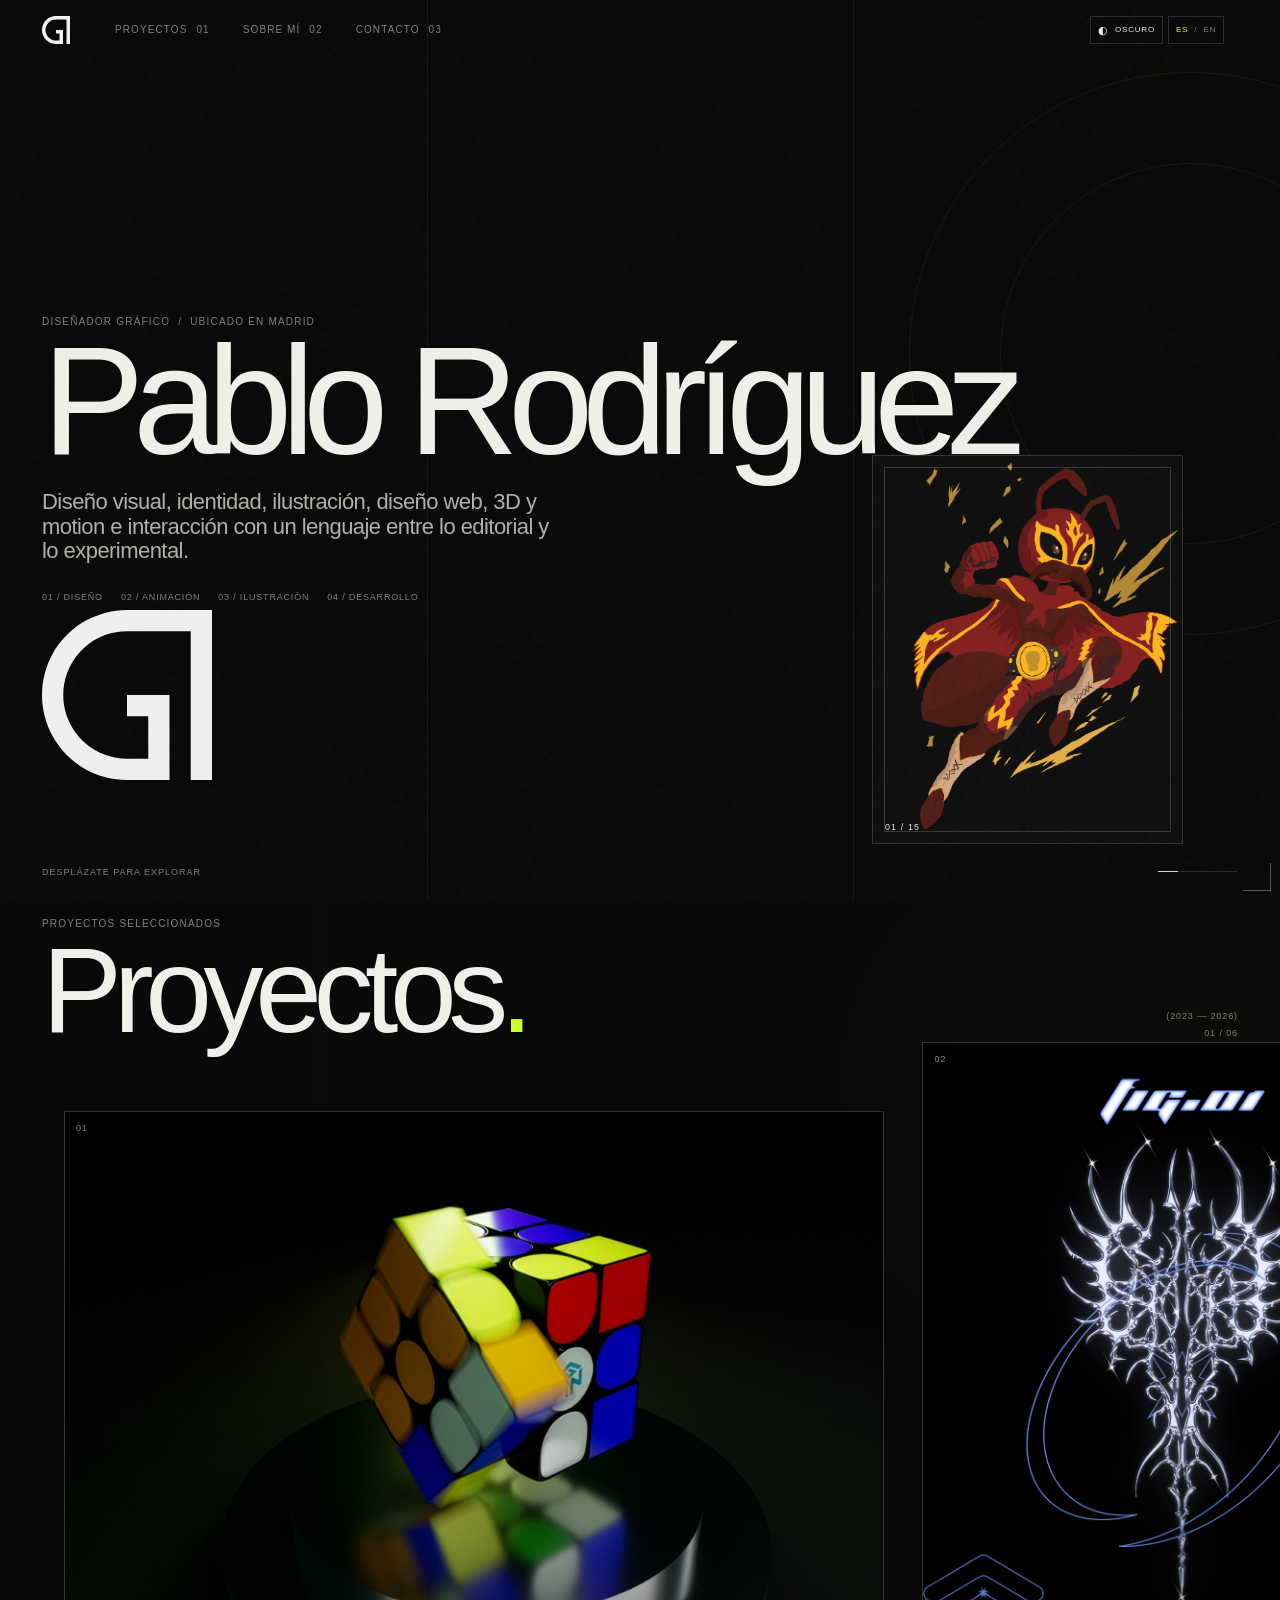
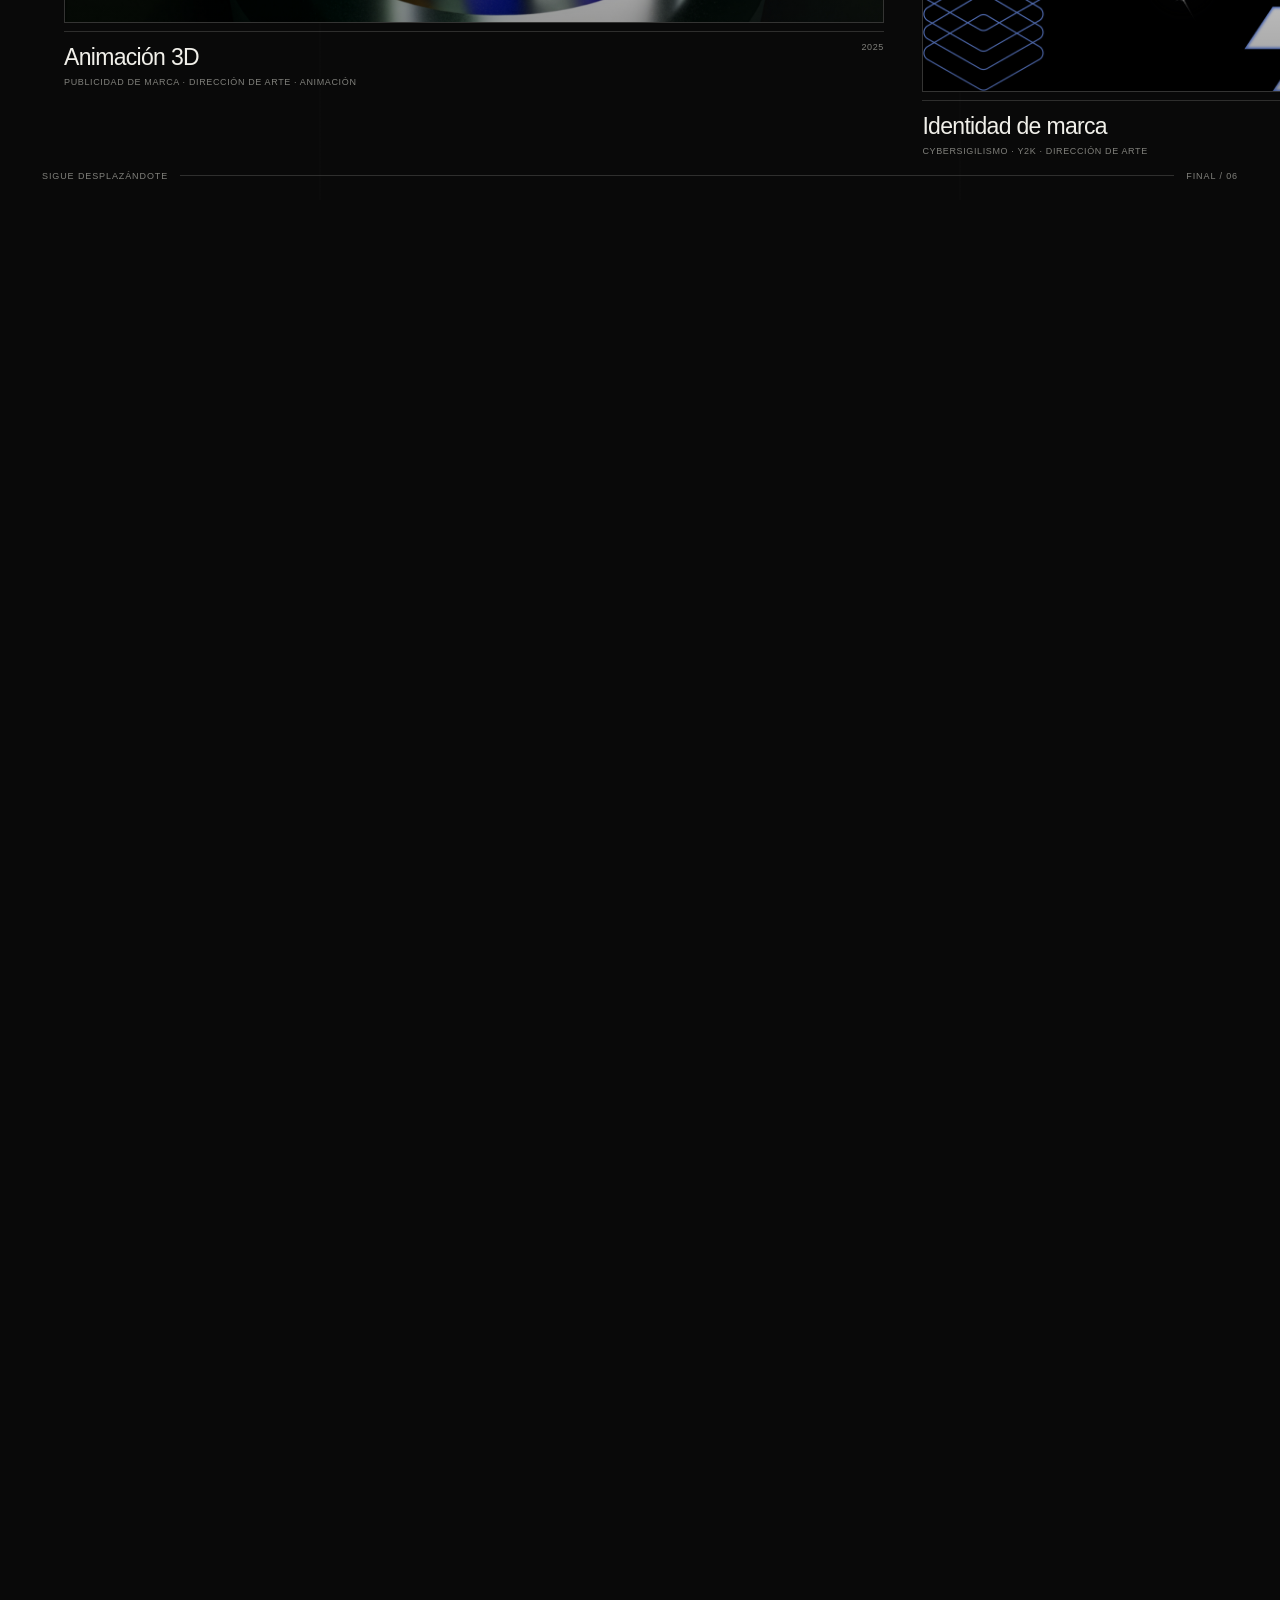
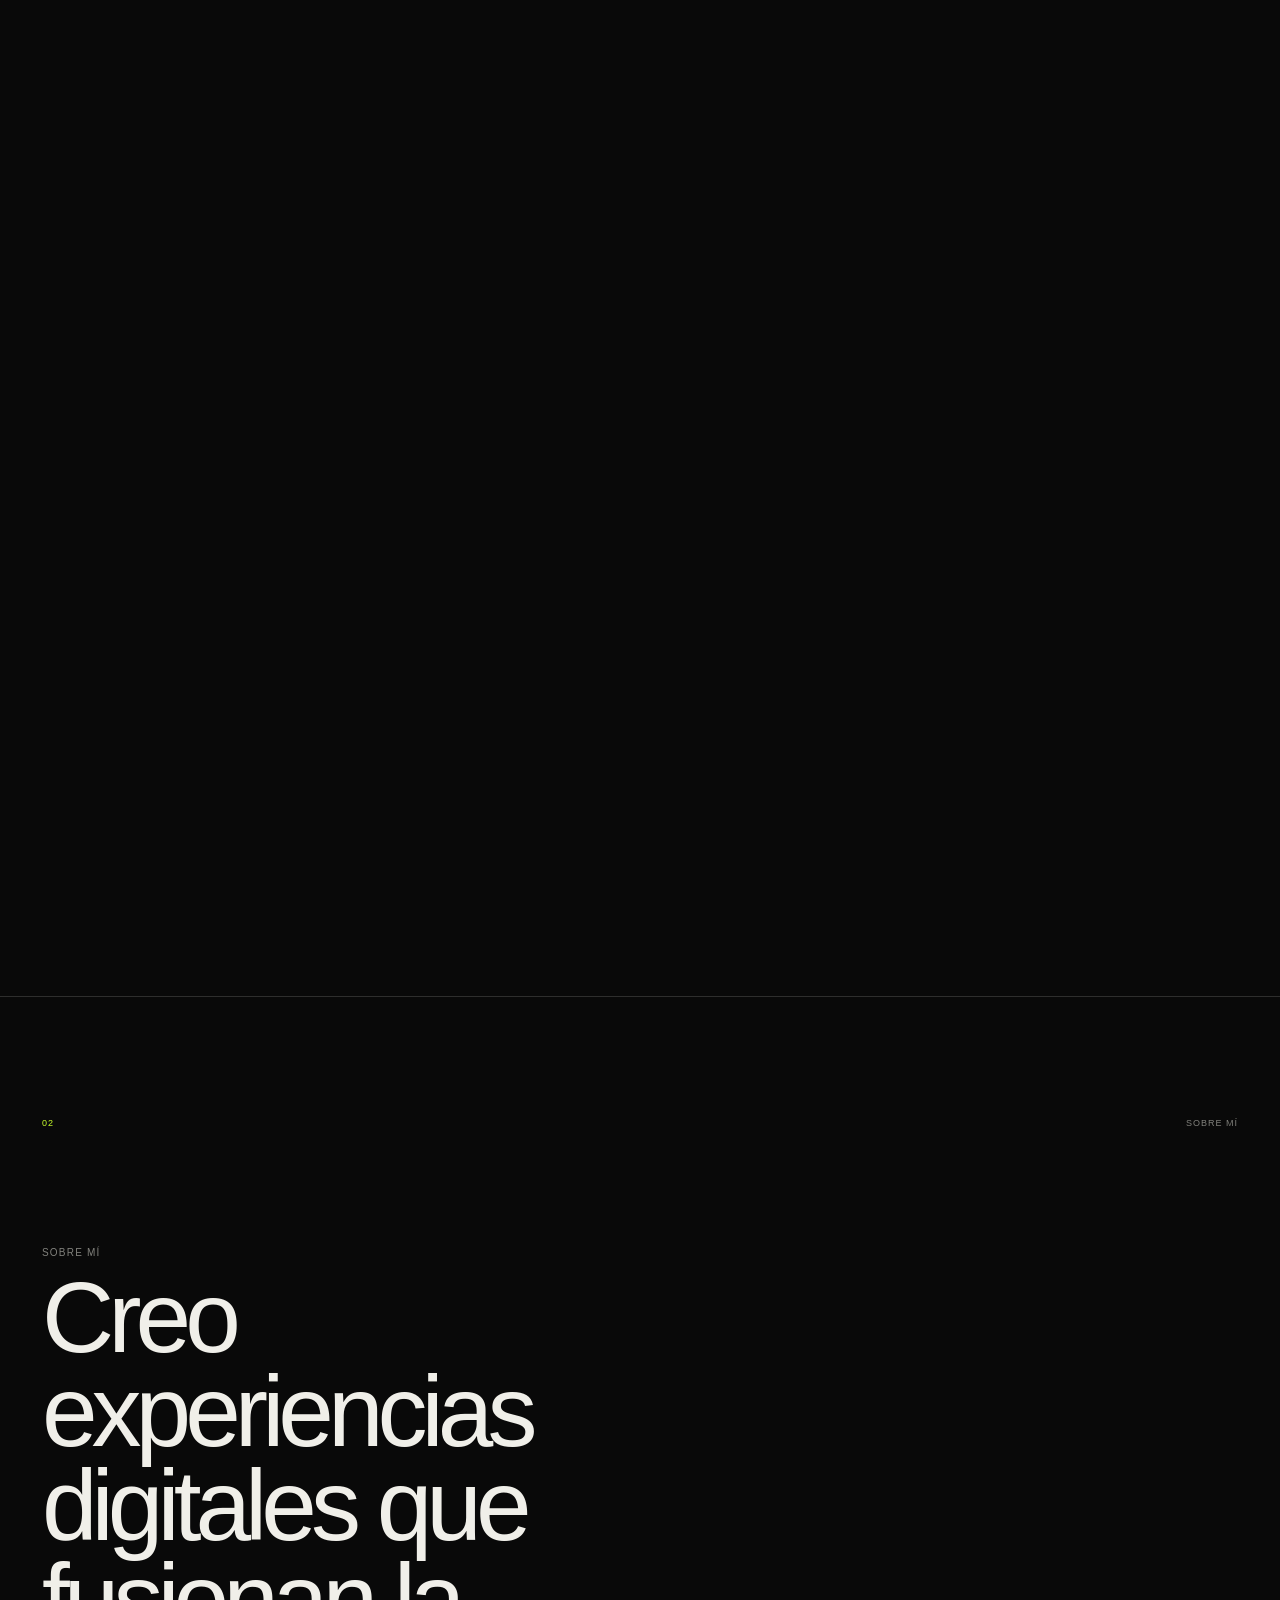
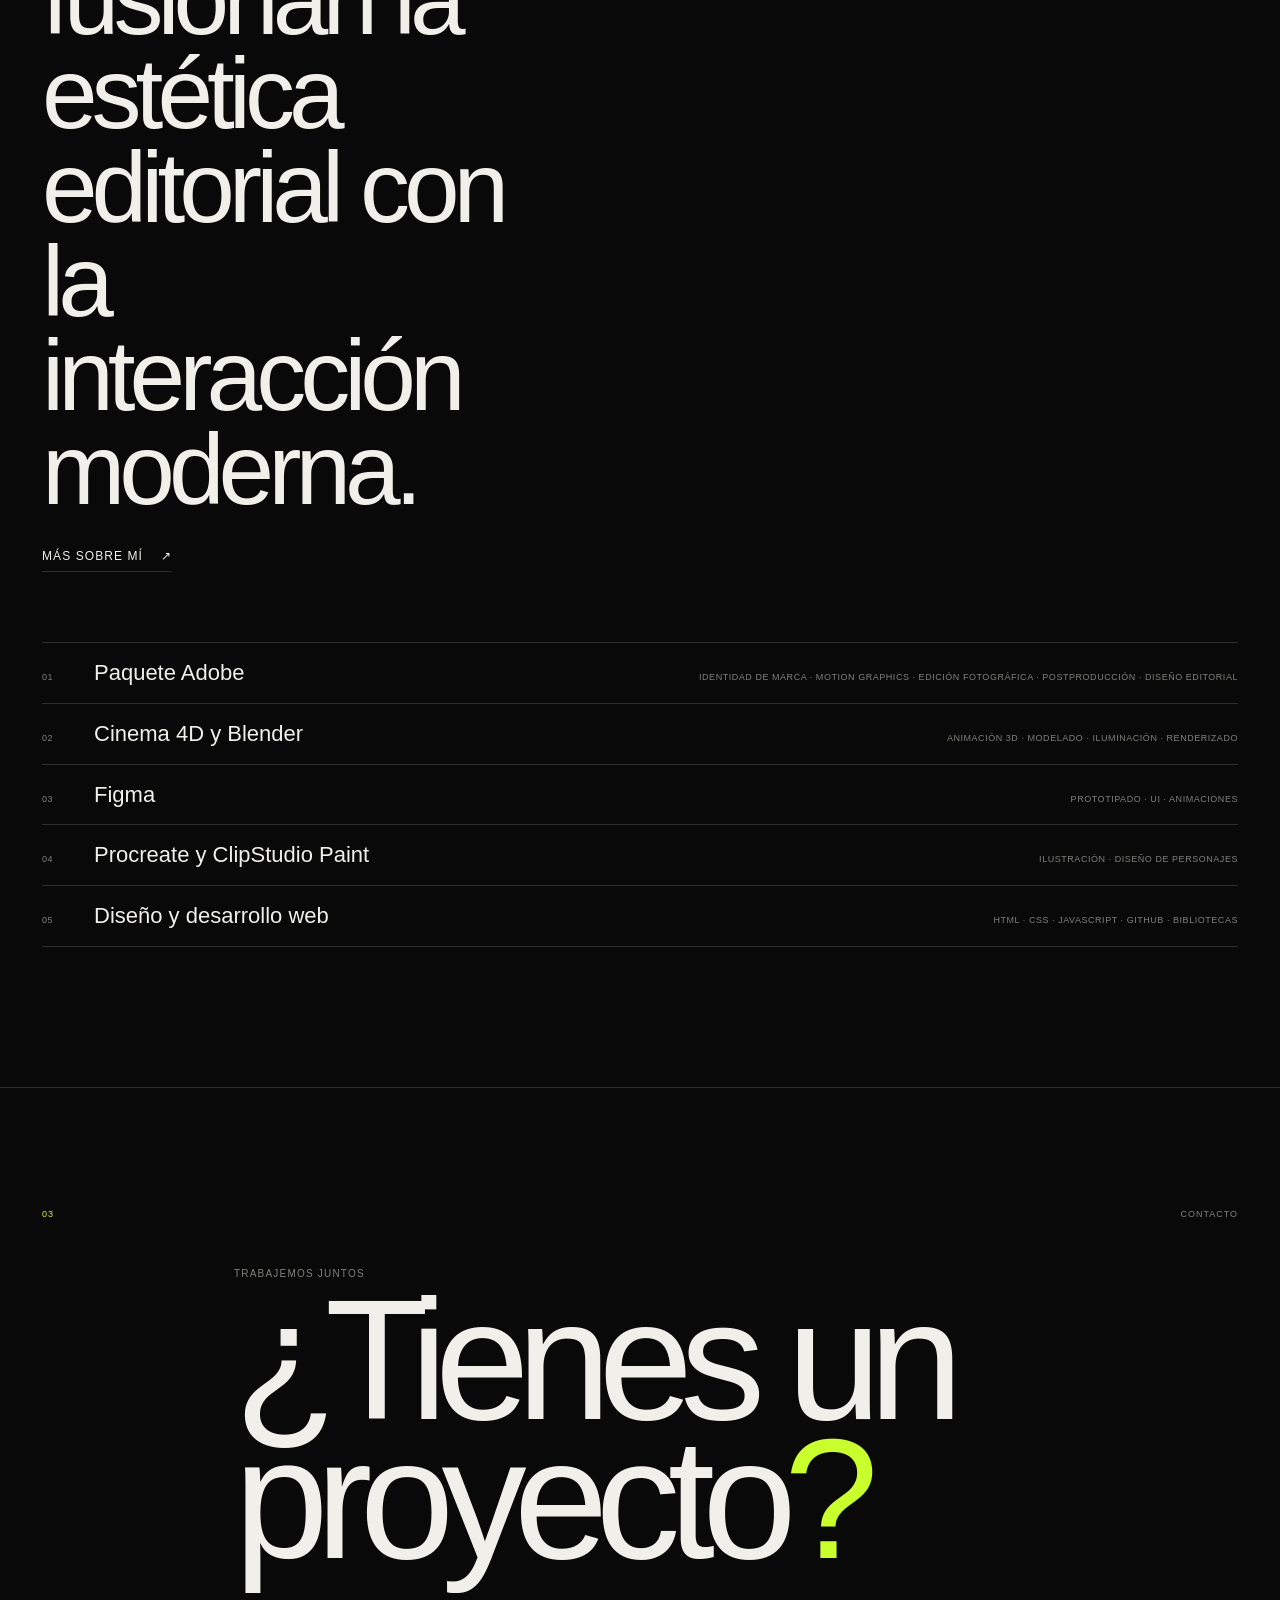
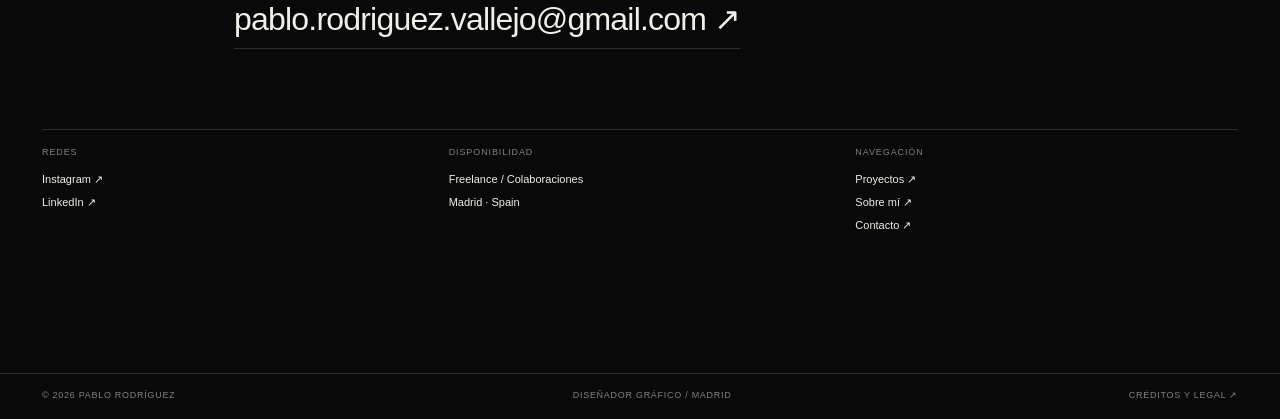
==== index.html @ 7f59eb7c "first commit" ====
<!doctype html>
<html lang="es">
<head>
  <!--
    GUÍA RÁPIDA PARA PERSONALIZAR ESTA PÁGINA
    ------------------------------------------
    1) Cambia imágenes en assets/images/.
    2) Cambia textos traducibles en js/main.js (translations).
    3) Cambia colores, tipografía y tamaños en css/styles.css.
    4) Cambia enlaces de Instagram, LinkedIn y email en este HTML.
    5) No necesitas tocar las clases data-* salvo que quieras modificar el funcionamiento de las animaciones.
  -->
  <meta charset="utf-8">
  <meta name="viewport" content="width=device-width, initial-scale=1">
  <meta name="description" content="Portfolio de Pablo Rodríguez, diseñador gráfico ubicado en Madrid. Diseño, animación, ilustración y desarrollo visual.">
  <meta name="theme-color" content="#0a0a0a">
  <meta property="og:title" content="Pablo Rodríguez — Graphic Designer">
  <meta property="og:description" content="Diseño gráfico, dirección de arte, motion, ilustración y experiencias digitales.">
  <meta property="og:type" content="website">
  <meta property="og:image" content="assets/images/og-preview.svg">
  <title>Pablo Rodríguez — Graphic Designer</title>
  <link rel="icon" href="assets/logo-white.svg" type="image/svg+xml">
    <!-- Aplica el tema guardado antes de pintar la página para evitar el "flash" de tema. -->
  <script src="js/theme-init.js"></script>
    <!-- TODO: Si cambias la ubicación de styles.css, actualiza esta ruta. -->
  <link rel="stylesheet" href="css/styles.css">
</head>
<body class="home-page">
  <!-- =========================================================
       HOME / PÁGINA PRINCIPAL
       ========================================================= -->
  <div class="cursor-fx" aria-hidden="true"><span></span></div>

    <!-- NAVBAR: aquí puedes cambiar el texto fijo "PABLO RODRÍGUEZ" y los enlaces del menú. -->
  <header class="site-header" data-header>
    <a class="site-logo site-logo--nav" href="index.html" data-i18n-aria="home" aria-label="Inicio">
      <img class="logo-mark"
    src="assets/logo-white.svg"
    alt="Pablo Rodríguez"
    data-site-logo
>
    </a>

    <nav class="desktop-nav" aria-label="Navegación principal">
      <a href="#projects" data-nav-link><span data-i18n="navProjects">Proyectos</span> <span>01</span></a>
      <a href="about.html" data-nav-link><span data-i18n="navAbout">Sobre mí</span> <span>02</span></a>
      <a href="#contact" data-nav-link><span data-i18n="navContact">Contacto</span> <span>03</span></a>
    </nav>

    <div class="header-tools" aria-label="Preferences">
      <button class="header-tool header-tool--theme" type="button" data-theme-toggle aria-label="Cambiar tema">
        <span class="header-tool__symbol" data-theme-symbol aria-hidden="true">◐</span><span class="header-tool__label" data-theme-label>Dark</span>
      </button>
      <button class="header-tool header-tool--lang" type="button" data-lang-toggle aria-label="Cambiar idioma">
        <span data-lang-current>ES</span><span class="header-tool__slash">/</span><span data-lang-other>EN</span>
      </button>
    </div>
    <button class="menu-toggle" type="button" aria-expanded="false" aria-controls="mobile-menu">
      <span data-i18n="menu">Menú</span>
      <span class="menu-icon" aria-hidden="true"><i></i><i></i></span>
    </button>

    
  </header>
  <div class="mobile-menu" id="mobile-menu" hidden>
      <div class="mobile-menu__top"><span data-i18n="navigation">Navegación</span><span>Madrid / 2026</span></div>
      <div class="mobile-menu__links">
        <a href="#projects">01 <b data-i18n="navProjects">Proyectos</b></a>
        <a href="about.html">02 <b data-i18n="navAbout">Sobre mí</b></a>
        <a href="#contact">03 <b data-i18n="navContact">Contacto</b></a>
      </div>
      <div class="mobile-menu__bottom" data-i18n="menuDescriptor">Diseñador gráfico · Animación · Ilustración · Desarrollo</div>
    </div>

  <main>
    <!-- HERO: cambia el copy, el logo y las tres imágenes del slideshow aquí. -->
    <section class="hero" aria-labelledby="hero-title" data-hero>
      <div class="hero__grid-line hero__grid-line--1" aria-hidden="true"></div>
      <div class="hero__grid-line hero__grid-line--2" aria-hidden="true"></div>
      <div class="hero__orb" aria-hidden="true"></div>

      <div class="hero__copy reveal-up">
        <p class="eyebrow hero__eyebrow"><span data-i18n="heroRole">Diseñador gráfico</span> / <span data-i18n="heroLocation">Ubicado en Madrid</span></p>
        <h1 id="hero-title" class="hero__title" data-magnetic-text="Pablo Rodríguez" aria-label="Pablo Rodríguez"></h1>
        <p class="hero__statement" data-i18n="heroStatement">Diseño visual, identidad, motion e interacción con un lenguaje entre lo editorial y lo experimental.</p>
        <div class="hero__meta">
          <span data-i18n="metaDesign">01 / DISEÑO</span>
          <span data-i18n="metaAnimation">02 / ANIMACIÓN</span>
          <span data-i18n="metaIllustration">03 / ILUSTRACIÓN</span>
          <span data-i18n="metaDevelopment">04 / DESARROLLO</span>
        </div>
      </div>

      <div class="hero__logo-wrap" data-hero-logo-wrap>
        <div class="hero__logo" data-hero-logo>
<img
    src="assets/logo-white.svg"
    alt="Pablo Rodríguez"
    data-site-logo
>
        </div>
      </div>

      <div class="hero__media" data-hero-media>
        <div class="hero__media-frame">
          <div class="hero__media-grid" aria-hidden="true"></div>
          <img class="hero-slide is-active" src="assets/Bug Brawl/1.png" alt="Proyecto 01">
          <img class="hero-slide" src="assets/Bug Brawl/2.png" alt="Proyecto 02">
          <img class="hero-slide" src="assets/Bug Brawl/3.png" alt="Proyecto 03">
          <img class="hero-slide" src="assets/Bug Brawl/4.png" alt="Proyecto 04">
          <img class="hero-slide" src="assets/Bug Brawl/5.png" alt="Proyecto 05">
          <img class="hero-slide" src="assets/Bug Brawl/6.png" alt="Proyecto 06">
          <img class="hero-slide" src="assets/Bug Brawl/7.png" alt="Proyecto 07">
          <img class="hero-slide" src="assets/Bug Brawl/8.png" alt="Proyecto 08">
          <img class="hero-slide" src="assets/Bug Brawl/9.png" alt="Proyecto 09">
          <img class="hero-slide" src="assets/Bug Brawl/10.png" alt="Proyecto 10">
          <img class="hero-slide" src="assets/Bug Brawl/11.png" alt="Proyecto 11">
          <img class="hero-slide" src="assets/Bug Brawl/12.png" alt="Proyecto 12">
          <img class="hero-slide" src="assets/Bug Brawl/13.png" alt="Proyecto 13">
          <img class="hero-slide" src="assets/Bug Brawl/14.png" alt="Proyecto 14">
          <img class="hero-slide" src="assets/Bug Brawl/15.png" alt="Proyecto 15">
          <div class="hero__media-label"><span data-hero-count>01</span> / 15</div>
        </div>
      </div>

      <div class="hero__scroll-note"><span data-i18n="scrollExplore">Desplázate para explorar</span><span class="hero__scroll-line"></span></div>
    </section>

    <!-- PROJECTS: seis proyectos. Los cuatro primeros usan carrusel y los dos últimos galería. -->
    <section class="projects" id="projects" data-horizontal-section aria-labelledby="projects-title">
      <div class="projects__sticky">
        <div class="projects__top">
          <div>
            <p class="eyebrow" data-i18n="selectedProjects">Proyectos seleccionados</p>
            <h2 id="projects-title" data-i18n-html="projectsTitle">Proyectos<span>.</span></h2>
          </div>
          <div class="projects__top-right">
            <span data-i18n="years">(2023 — 2026)</span>
            <span data-project-progress>01 / 06</span>
          </div>
        </div>
        <div class="projects__viewport" data-horizontal-viewport>
          <div class="projects__track" data-horizontal-track>
            <article class="project-card project-card--lead" data-project-card><a href="project-carousel-1.html" class="project-card__link" data-project-link><figure class="project-card__media"><img src="assets/Project 1/Frame cubo1.png" alt="Animación 3D — Art direction, 3D y motion"><span class="project-card__index">01</span><span class="project-card__view" data-i18n="viewProject">Ver proyecto ↗</span></figure><div class="project-card__meta"><div><h3 data-i18n="project1Title">Animación 3D</h3><p data-i18n="project1Meta">Publicidad de marca · Dirección de arte · Animación</p></div><span>2025</span></div></a></article>
            <article class="project-card" data-project-card><a href="project-carousel-2.html" class="project-card__link" data-project-link><figure class="project-card__media"><img src="assets/Project 2/Sigil 1.png" alt="Cibersigilismo — Identidad, ilustración y diseño editorial"><span class="project-card__index">02</span><span class="project-card__view" data-i18n="viewProject">Ver proyecto ↗</span></figure><div class="project-card__meta"><div><h3 data-i18n="project2Title">Identidad de marca</h3><p data-i18n="project2Meta">Cybersigilismo · Y2K · Dirección de arte</p></div><span>2026</span></div></a></article>
            <article class="project-card" data-project-card><a href="project-carousel-3.html" class="project-card__link" data-project-link><figure class="project-card__media"><img src="assets/Project 3/portad1.png" alt="Diseño visual de artículos — placeholder"><span class="project-card__index">03</span><span class="project-card__view" data-i18n="viewProject">Ver proyecto ↗</span></figure><div class="project-card__meta"><div><h3 data-i18n="project3Title">Diseño visual de artículos</h3><p data-i18n="project3Meta">Diseño 3D · Publicidad de marca</p></div><span>2023</span></div></a></article>
            <article class="project-card" data-project-card><a href="project-carousel-4.html" class="project-card__link" data-project-link><figure class="project-card__media"><img src="assets/Project 4/Navidad.png" alt="Ilustraciones para Starbucks — placeholder"><span class="project-card__index">04</span><span class="project-card__view" data-i18n="viewProject">Ver proyecto ↗</span></figure><div class="project-card__meta"><div><h3 data-i18n="project4Title">Ilustraciones para Starbucks</h3><p data-i18n="project4Meta">Publicidad de marca · Ilustración</p></div><span>2023</span></div></a></article>
            <article class="project-card" data-project-card><a href="project-gallery.html" class="project-card__link" data-project-link><figure class="project-card__media"><img src="assets/Bug Brawl/1.png" alt="Bug Brawl — placeholder"><span class="project-card__index">05</span><span class="project-card__view" data-i18n="viewProject">Ver proyecto ↗</span></figure><div class="project-card__meta"><div><h3 data-i18n="project5Title">Bug Brawl</h3><p data-i18n="project5Meta">Ilustración · Identidad de marca · Packaging</p></div><span>2023</span></div></a></article>
            <article class="project-card project-card--last" data-project-card><a href="project-gallery-6.html" class="project-card__link" data-project-link><figure class="project-card__media"><img src="assets/Project 6/1.png" alt="Ilustraciones personales — placeholder"><span class="project-card__index">06</span><span class="project-card__view" data-i18n="viewProject">Ver proyecto ↗</span></figure><div class="project-card__meta"><div><h3 data-i18n="project6Title">Ilustraciones personales</h3><p data-i18n="project6Meta">Ilustración</p></div><span>2026</span></div></a></article>
          </div>
        </div>
        <div class="projects__bottom"><span data-i18n="keepScrolling">Sigue desplazándote</span><span class="projects__progress"><i data-progress-bar></i></span><span data-i18n="projectEnd">Final / 06</span></div>
      </div>
    </section>

    <!-- ABOUT PREVIEW: es solo el resumen de la página About. -->
    <section class="about-preview" aria-labelledby="about-preview-title">
      <div class="section-index-label"><span>02</span><span data-i18n="aboutMe">Sobre mí</span></div>
      <div class="about-preview__copy">
        <p class="eyebrow" data-i18n="about">Sobre mí</p>
        <h2 id="about-preview-title" data-i18n="aboutPreview">Creo experiencias digitales que fusionan la estética editorial con la interacción moderna.</h2>
        <a class="text-link" href="about.html"><span data-i18n="moreAbout">Más sobre mí</span> <span>↗</span></a>
      </div>
      <div class="about-preview__list">
        <div><span>01</span><b data-i18n="strategy">Estrategia</b><em data-i18n="strategyFull">Concepto · Investigación · Dirección</em></div>
        <div><span>02</span><b data-i18n="design">Diseño</b><em data-i18n="designFull">Animación 3D · Modelado · Iluminación · Renderizado</em></div>
        <div><span>03</span><b data-i18n="development">Desarrollo</b><em data-i18n="developmentFull">Prototipado · UI · Animaciones</em></div>
        <div><span>04</span><b data-i18n="motion">Motion</b><em data-i18n="motionFull">Ilustración · Diseño de personajes</em></div>
        <div><span>05</span><b data-i18n="coding">Diseño y desarrollo web</b><em data-i18n="codingFull">HTML · CSS · JavaScript · GitHub · Bibliotecas</em></div>
      </div>
    </section>

    <!-- CONTACT: cambia aquí email, Instagram, LinkedIn y disponibilidad. -->
    <section class="contact" id="contact" aria-labelledby="contact-title">
      <div class="section-index-label"><span>03</span><span data-i18n="contact">Contacto</span></div>
      <div class="contact__hero">
        <p class="eyebrow" data-i18n="letsWork">Trabajemos juntos</p>
        <h2 id="contact-title" data-contact-reveal data-i18n-html="contactHeadline">¿Tienes un proyecto<span>?</span></h2>
        <a class="contact__email" href="mailto:pablo.rodriguez.vallejo@gmail.com">pablo.rodriguez.vallejo@gmail.com ↗</a>
      </div>
      <div class="contact__grid">
        <div class="contact__col"><span class="contact__label" data-i18n="social">Redes</span><a href="https://www.instagram.com/gallum.d?igsh=eW0zeTl2b2JudXBm<" target="_blank" rel="noreferrer">Instagram ↗</a><a href="https://www.linkedin.com/feed/" target="_blank" rel="noreferrer">LinkedIn ↗</a></div>
        <div class="contact__col"><span class="contact__label" data-i18n="availability">Disponibilidad</span><span data-i18n="freelance">Freelance / Colaboraciones</span><span>Madrid · Spain</span></div>
        <div class="contact__col"><span class="contact__label" data-i18n="navigation">Navegación</span><a href="#projects"><span data-i18n="navProjects">Proyectos</span> ↗</a><a href="about.html"><span data-i18n="navAbout">Sobre mí</span> ↗</a><a href="#contact"><span data-i18n="navContact">Contacto</span> ↗</a></div>
      </div>
    </section>
  </main>

  <!-- FOOTER: cambia copyright, texto legal y enlaces finales aquí. -->

  <footer class="site-footer"><span>© 2026 Pablo Rodríguez</span><span><span data-i18n="footerRole">Diseñador gráfico / Madrid</span></span><a href="COPYRIGHT.txt"><span data-i18n="creditsLegal">Créditos y legal ↗</span></a></footer>

  <div class="page-noise" aria-hidden="true"></div>
  <div class="page-corner page-corner--tl" aria-hidden="true"></div>
  <div class="page-corner page-corner--br" aria-hidden="true"></div>

  <!-- JavaScript principal: scroll horizontal, animaciones, idioma, tema, carrusel y lightbox. -->
  <script src="js/main.js" defer></script>
</body>
</html>
---- css/styles.css ----
/*
  ================================================================
  GUÍA DE PERSONALIZACIÓN — styles.css
  ================================================================
  LOS CAMBIOS MÁS HABITUALES ESTÁN MARCADOS COMO "EDITA AQUÍ".

  - Colores y variables globales -> bloque :root al principio.
  - Light mode -> html[data-theme="light"] al final.
  - Tamaños/gutters -> --gutter, --max y clamp().
  - Animaciones -> reglas @keyframes y transition.
  - Responsive -> @media de 700px y 1100px.

  La web sigue mobile first: primero se define móvil y después se
  amplían/ajustan reglas en los breakpoints.
  ================================================================
*/
/* ================================================================
   EDITA AQUÍ — VARIABLES GLOBALES / DARK MODE
   ---------------------------------------------------------------
   --bg       = fondo
   --paper    = texto principal
   --muted    = texto secundario
   --line     = líneas/bordes
   --acid     = color de acento
   --panel    = paneles/imágenes
   --gutter   = margen lateral
   --max      = ancho máximo del contenido
   ================================================================ */
:root{
  --bg:#090909;
  --paper:#f0efe9;
  --muted:#81817c;
  --line:rgba(240,239,233,.16);
  --line-strong:rgba(240,239,233,.32);
  --acid:#c8ff2c;
  --panel:#0f0f0f;
  --gutter:16px;
  --max:1600px;
  --ease:cubic-bezier(.2,.75,.2,1);
  --ease-soft:cubic-bezier(.16,1,.3,1);
}
*{box-sizing:border-box}
html{background:var(--bg);color:var(--paper);scroll-behavior:smooth}
body{margin:0;background:var(--bg);color:var(--paper);font-family:Arial,Helvetica,sans-serif;line-height:1.35;overflow-x:hidden}
body.menu-open,body.lightbox-open{overflow:hidden;overscroll-behavior:none}
img{display:block;width:100%;height:auto}
a{color:inherit;text-decoration:none}
button{font:inherit;color:inherit}
button,a{-webkit-tap-highlight-color:transparent}
::selection{background:var(--acid);color:#050505}
.sr-only{position:absolute;width:1px;height:1px;padding:0;margin:-1px;overflow:hidden;clip:rect(0,0,0,0);white-space:nowrap;border:0}
.eyebrow{margin:0 0 12px;color:var(--muted);font-size:10px;line-height:1.1;text-transform:uppercase;letter-spacing:.12em}
.site-header{position:fixed;inset:0 0 auto;z-index:10003;display:flex;align-items:center;justify-content:space-between;padding:14px var(--gutter);pointer-events:none;transition:background .4s ease,backdrop-filter .4s ease}
.site-header>*{pointer-events:auto}
.site-header--solid{background:rgba(9,9,9,.78);backdrop-filter:blur(16px);border-bottom:1px solid var(--line)}
.site-header.is-scrolled{background:rgba(9,9,9,.7);backdrop-filter:blur(15px)}
.site-logo{display:inline-flex;align-items:center;gap:10px}
.site-logo--nav{
    position:relative;
    z-index:220;
    margin-right:40px;
}

.logo-name{display:none;font-size:10px;letter-spacing:.09em}
.desktop-nav{display:none;align-items:center;gap:28px}
.desktop-nav a{font-size:10px;text-transform:uppercase;letter-spacing:.11em;transition:color .25s ease}
.desktop-nav a span{color:var(--muted);margin-left:5px}
.desktop-nav a:hover{color:var(--acid)}
.menu-toggle{display:inline-flex;align-items:center;gap:10px;border:0;background:transparent;text-transform:uppercase;letter-spacing:.1em;font-size:10px;padding:0;cursor:pointer;position:relative;z-index:10004}
.menu-icon{display:grid;gap:4px;width:22px}
.menu-icon i{display:block;height:1px;background:var(--paper);transform-origin:center;transition:transform .35s var(--ease)}
.menu-toggle.is-open .menu-icon i:first-child{transform:translateY(2.5px) rotate(45deg)}
.menu-toggle.is-open .menu-icon i:last-child{transform:translateY(-2.5px) rotate(-45deg)}
.mobile-menu{position:fixed;inset:0;z-index:10002;display:flex;flex-direction:column;justify-content:space-between;padding:88px var(--gutter) 24px;background:rgba(9,9,9,.94);backdrop-filter:blur(16px);-webkit-backdrop-filter:blur(16px);border-top:1px solid var(--line);pointer-events:auto;touch-action:manipulation;overscroll-behavior:contain;isolation:isolate;overflow:hidden}
.mobile-menu::before{content:"";position:absolute;inset:0;z-index:0;background:radial-gradient(circle at 85% 18%,rgba(200,255,44,.08),transparent 32%);pointer-events:none}
.mobile-menu__top,.mobile-menu__links,.mobile-menu__bottom{position:relative;z-index:1}

/* Mobile menu: respect the HTML hidden attribute until the hamburger is opened. */
.mobile-menu[hidden]{display:none !important}
.mobile-menu__top,.mobile-menu__bottom{display:flex;justify-content:space-between;gap:16px;color:var(--muted);font-size:9px;letter-spacing:.11em;text-transform:uppercase}
.mobile-menu__links{display:grid;gap:7px}
.mobile-menu__links a{display:grid;grid-template-columns:44px 1fr;align-items:baseline;font-size:clamp(42px,13vw,86px);line-height:.88;letter-spacing:-.06em;transform:translateY(20px);opacity:0;animation:menuIn .6s var(--ease-soft) forwards}
.mobile-menu__links a:nth-child(2){animation-delay:.06s}.mobile-menu__links a:nth-child(3){animation-delay:.12s}
.mobile-menu__links a::before{content:"";grid-column:1;width:26px;height:1px;background:var(--acid);opacity:.8}
.mobile-menu__links a b{font-weight:400}
@keyframes menuIn{to{transform:none;opacity:1}}

.hero{position:relative;min-height:100svh;display:grid;grid-template-columns:1fr;gap:36px;padding:94px var(--gutter) 34px;overflow:hidden}
.hero__copy{position:relative;z-index:3;align-self:start;max-width:780px}
.hero__eyebrow{display:flex;gap:8px;flex-wrap:wrap}
.hero__title{margin:0;display:flex;flex-wrap:wrap;max-width:50ch;font-size:clamp(62px,16vw,180px);line-height:.82;letter-spacing:-.075em;font-weight:500;   display:flex;
  flex-wrap:nowrap;
  width:max-content;
  max-width:none;
  white-space:nowrap;
  overflow:visible;}
.hero__title span{display:inline-block;will-change:transform}
.hero__title span:nth-child(odd){transition:transform .55s var(--ease-soft)}
.hero__title span:nth-child(even){transition:transform .75s var(--ease-soft)}
.hero__statement{max-width:470px;margin:25px 0 0;color:#b1b1aa;font-size:clamp(16px,2.2vw,22px);line-height:1.12;letter-spacing:-.025em}
.hero__meta{display:flex;flex-wrap:wrap;gap:7px 18px;margin-top:27px;color:var(--muted);font-size:9px;letter-spacing:.09em}
.hero__logo-wrap{position:absolute;left:var(--gutter);bottom:96px;z-index:4}
.hero__logo{position:relative;width:138px;aspect-ratio:1;display:grid;place-items:center;overflow:hidden; transform-origin:center;will-change:transform,opacity}

.hero__logo-ring--2{inset:26%;border-color:rgba(200,255,44,.45);border-radius:18px 60% 20px 40%}
.hero__logo-cross{position:absolute;left:15%;right:15%;height:1px;background:var(--line);transform:rotate(31deg)}
.hero__logo-cross--2{transform:rotate(-31deg)}
@keyframes logoSpin{to{transform:rotate(405deg)}}
@keyframes logoPulse{50%{transform:rotate(52deg) scale(.94);opacity:.55}}
.hero__media{position:relative;justify-self:end;width:min(100%,520px);align-self:end}
.hero__media-frame{position:relative;aspect-ratio:4/5;overflow:hidden;border:1px solid var(--line);background:var(--panel)}
.hero__media-grid{position:absolute;inset:0;z-index:3;opacity:.35;pointer-events:none;background:linear-gradient(90deg,transparent 0 49.8%,rgba(255,255,255,.18) 50%,transparent 50.2%),linear-gradient(transparent 0 49.8%,rgba(255,255,255,.18) 50%,transparent 50.2%);mix-blend-mode:soft-light}
.hero__media-frame::before{content:"";position:absolute;z-index:3;inset:11px;border:1px solid rgba(255,255,255,.18);pointer-events:none}
.hero-slide{position:absolute;inset:0;height:100%;object-fit:cover;opacity:0;transform:scale(1.08);filter:grayscale(.05) contrast(1.04);transition:opacity 1s ease,transform 5.5s var(--ease-soft),filter .8s ease}
.hero-slide.is-active{opacity:1;transform:scale(1);filter:none}
.hero__media-label{position:absolute;left:12px;bottom:10px;z-index:4;font-size:9px;letter-spacing:.12em}
.hero__scroll-note{position:absolute;left:var(--gutter);right:var(--gutter);bottom:26px;display:flex;align-items:center;justify-content:space-between;color:var(--muted);font-size:9px;text-transform:uppercase;letter-spacing:.11em}
.hero__scroll-line{position:relative;display:block;width:80px;height:1px;background:var(--line);overflow:hidden}
.hero__scroll-line::after{content:"";position:absolute;inset:0;width:25%;background:var(--acid);animation:scan 2.4s ease-in-out infinite}
@keyframes scan{50%{transform:translateX(300%)}}
.hero__grid-line{position:absolute;top:0;bottom:0;width:1px;background:var(--line);opacity:.45}.hero__grid-line--1{left:33.333%}.hero__grid-line--2{left:66.666%}
.hero__orb{position:absolute;right:-15vw;top:8vh;width:44vw;max-width:600px;aspect-ratio:1;border:1px solid rgba(200,255,44,.08);border-radius:50%;filter:blur(.2px);animation:orbFloat 8s ease-in-out infinite}
.hero__orb::after{content:"";position:absolute;inset:16%;border:1px solid rgba(200,255,44,.08);border-radius:50%}
@keyframes orbFloat{50%{transform:translate3d(-4vw,4vh,0) scale(.96)}}

.site-logo--fly{position:fixed;z-index:250;pointer-events:none;visibility:hidden;transform-origin:center;will-change:transform,opacity}
.site-logo--fly .hero__logo{margin:0}

.projects{position:relative;height:260vh}
.projects__sticky{position:sticky;top:0;height:100svh;overflow:hidden;display:flex;flex-direction:column;background:var(--bg)}
.projects__sticky::before{content:"";position:absolute;inset:0;pointer-events:none;opacity:.22;background:radial-gradient(circle at 88% 22%,rgba(200,255,44,.08),transparent 28%),linear-gradient(90deg,transparent 0 24.9%,rgba(255,255,255,.06) 25%,transparent 25.1%,transparent 74.9%,rgba(255,255,255,.06) 75%,transparent 75.1%)}
.projects__top{position:relative;z-index:3;display:flex;justify-content:space-between;align-items:end;gap:24px;padding:18px var(--gutter) 0}
.projects__top h2{margin:0;font-size:clamp(50px,10vw,120px);line-height:.82;letter-spacing:-.07em;font-weight:500}
.projects__top h2 span{color:var(--acid)}
.projects__top-right{display:flex;flex-direction:column;gap:5px;text-align:right;color:var(--muted);font-size:9px;text-transform:uppercase;letter-spacing:.1em}
.projects__viewport{position:relative;flex:1;min-height:0;display:flex;align-items:center;overflow:hidden}
.projects__track{display:flex;align-items:center;gap:clamp(18px,3vw,48px);padding:4vh max(16px,5vw) 5vh;width:max-content;will-change:transform;transform:translate3d(0,0,0)}
.project-card{flex:0 0 min(78vw,430px)}
.project-card--lead{flex-basis:min(92vw,680px)}
.project-card--offset{transform:translateY(30px)}
.project-card--last{margin-right:10vw}
.project-card__link{display:block}
.project-card__media{position:relative;aspect-ratio:4/5;overflow:hidden;border:1px solid var(--line);background:var(--panel);margin:0}
.project-card--lead .project-card__media{aspect-ratio:16/10}
.project-card__media::after{content:"";position:absolute;inset:0;background:linear-gradient(180deg,transparent 55%,rgba(0,0,0,.55));opacity:.7;pointer-events:none}
.project-card__media img{height:100%;object-fit:cover;transition:transform .8s var(--ease-soft),filter .6s ease}
.project-card__index{position:absolute;left:11px;top:10px;z-index:2;font-size:9px;color:var(--muted);letter-spacing:.11em}
.project-card__view{position:absolute;right:11px;bottom:10px;z-index:2;font-size:9px;color:var(--paper);opacity:0;transform:translateY(8px);transition:opacity .35s ease,transform .5s var(--ease)}
.project-card:hover .project-card__media img{transform:scale(1.05) rotate(2deg);filter:contrast(1.06)}
.project-card:hover .project-card__view{opacity:1;transform:none}
.project-card__meta{display:flex;justify-content:space-between;gap:12px;padding-top:10px;border-top:1px solid var(--line);margin-top:8px}
.project-card__meta h3{margin:0 0 4px;font-size:clamp(17px,2vw,23px);font-weight:400;letter-spacing:-.03em}
.project-card__meta p,.project-card__meta>span{margin:0;color:var(--muted);font-size:9px;line-height:1.3;text-transform:uppercase;letter-spacing:.07em}
.project-card__meta>span{white-space:nowrap}
.projects__bottom{display:flex;align-items:center;gap:12px;padding:0 var(--gutter) 18px;color:var(--muted);font-size:9px;text-transform:uppercase;letter-spacing:.1em}
.projects__progress{position:relative;flex:1;height:1px;background:var(--line);overflow:hidden}.projects__progress i{display:block;height:100%;width:0;background:var(--acid);transform-origin:left}

.about-preview,.contact{position:relative;padding:84px var(--gutter) 90px;border-top:1px solid var(--line)}
.section-index-label{display:flex;justify-content:space-between;gap:20px;color:var(--muted);font-size:9px;text-transform:uppercase;letter-spacing:.11em;margin-bottom:48px}
.section-index-label span:first-child{color:var(--acid)}
.about-preview{display:grid;gap:58px}
.about-preview__copy{max-width:1020px}
.about-preview h2{margin:0;font-size:clamp(38px,8vw,100px);line-height:.94;letter-spacing:-.06em;font-weight:400}
.text-link{display:inline-flex;gap:18px;margin-top:32px;padding-bottom:7px;border-bottom:1px solid var(--line);font-size:12px;text-transform:uppercase;letter-spacing:.09em;transition:color .3s ease,border-color .3s ease}
.text-link:hover{color:var(--acid);border-color:var(--acid)}
.about-preview__list{border-top:1px solid var(--line)}
.about-preview__list>div{display:grid;grid-template-columns:42px minmax(100px,.8fr) 1.4fr;gap:10px;align-items:baseline;padding:15px 0;border-bottom:1px solid var(--line)}
.about-preview__list span,.about-preview__list em{font-size:9px;color:var(--muted);font-style:normal;text-transform:uppercase;letter-spacing:.06em}.about-preview__list b{font-size:22px;font-weight:400}.about-preview__list em{justify-self:end;text-align:right}

.contact{padding-bottom:30px}
.contact__hero{max-width:1150px}
.contact__hero h2{margin:0;font-size:clamp(58px,14vw,170px);line-height:.82;letter-spacing:-.075em;font-weight:400}
.contact__hero h2 span{color:var(--acid)}
.contact__email{display:inline-block;margin-top:28px;font-size:clamp(18px,3vw,32px);letter-spacing:-.025em;border-bottom:1px solid var(--line);padding-bottom:7px;transition:color .25s ease,border-color .25s ease}.contact__email:hover{color:var(--acid);border-color:var(--acid)}
.contact__grid{display:grid;grid-template-columns:repeat(3,1fr);gap:24px;margin-top:80px;border-top:1px solid var(--line);padding-top:16px}.contact__col{display:flex;flex-direction:column;gap:8px;font-size:11px}.contact__label{color:var(--muted);font-size:9px;letter-spacing:.1em;text-transform:uppercase;margin-bottom:6px}.contact__col a:hover{color:var(--acid)}
.site-footer{display:flex;flex-wrap:wrap;justify-content:space-between;gap:10px;padding:15px var(--gutter) 18px;border-top:1px solid var(--line);color:var(--muted);font-size:9px;text-transform:uppercase;letter-spacing:.08em}.site-footer a:hover{color:var(--paper)}
.page-noise{position:fixed;inset:0;z-index:300;pointer-events:none;opacity:.03;background-image:url("data:image/svg+xml,%3Csvg viewBox='0 0 180 180' xmlns='http://www.w3.org/2000/svg'%3E%3Cfilter id='n'%3E%3CfeTurbulence type='fractalNoise' baseFrequency='.9' numOctaves='2' stitchTiles='stitch'/%3E%3C/filter%3E%3Crect width='100%25' height='100%25' filter='url(%23n)' opacity='.8'/%3E%3C/svg%3E")}
.page-corner{position:fixed;z-index:190;width:34px;height:34px;pointer-events:none;opacity:.35}.page-corner::before,.page-corner::after{content:"";position:absolute;background:var(--paper)}.page-corner--tl{left:9px;top:9px}.page-corner--tl::before{width:1px;height:28px;left:0;top:0}.page-corner--tl::after{height:1px;width:28px;left:0;top:0}.page-corner--br{right:9px;bottom:9px}.page-corner--br::before{width:1px;height:28px;right:0;bottom:0}.page-corner--br::after{height:1px;width:28px;right:0;bottom:0} .page-corner--tl {
    display: none;
}
.cursor-fx{display:none}

/* ABOUT */
.about-page{padding-top:76px}
.about-hero,.about-portrait-section,.capabilities-section,.about-end{width:min(var(--max),calc(100% - 2 * var(--gutter)));margin-inline:auto}
.about-hero{padding:40px 0 90px}.about-hero__layout{display:grid;gap:48px}.about-hero__title h1{margin:0;font-size:clamp(62px,14vw,170px);line-height:.82;letter-spacing:-.075em;font-weight:400}.about-hero__title h1 span{color:var(--muted)}.about-hero__copy{align-self:end;max-width:600px}.about-hero__copy .lead{font-size:clamp(20px,3vw,34px);line-height:1.03;letter-spacing:-.035em;margin:0 0 20px}.about-hero__copy p:not(.lead){margin:0;color:var(--muted);font-size:15px;max-width:560px}
.about-portrait-section{display:grid;gap:18px;padding-bottom:100px}.portrait-wrap{position:relative;width:min(100%,650px);justify-self:end;overflow:hidden;background:var(--panel);border:1px solid var(--line);transform-style:preserve-3d;will-change:transform}.portrait-wrap img{aspect-ratio:4/5;object-fit:cover;transition:transform .75s var(--ease-soft),filter .6s ease}.portrait-wrap:hover img{transform:scale(1.04);filter:contrast(1.05) saturate(1.05)}.portrait-wrap::after{content:"";position:absolute;inset:0;background:radial-gradient(circle at var(--mx,50%) var(--my,50%),rgba(200,255,44,.25),transparent 24%);mix-blend-mode:screen;opacity:0;transition:opacity .35s ease;pointer-events:none}.portrait-wrap:hover::after{opacity:1}.portrait-scan{position:absolute;left:0;right:0;top:18%;height:1px;background:var(--acid);box-shadow:0 0 16px rgba(200,255,44,.7);opacity:.5;transform:translateY(-10px);animation:scanPortrait 4.5s ease-in-out infinite;z-index:2}.portrait-ui{position:absolute;left:12px;right:12px;bottom:10px;z-index:3;display:flex;justify-content:space-between;font-size:8px;text-transform:uppercase;letter-spacing:.12em;mix-blend-mode:difference;color:#363535}.portrait-copy{display:grid;grid-template-columns:120px 1fr;gap:20px;border-top:1px solid var(--line);padding-top:11px;color:var(--muted);font-size:10px;text-transform:uppercase;letter-spacing:.08em}.portrait-copy p{margin:0}.capabilities-section{padding:0 0 90px}.capabilities-head{max-width:900px;margin-bottom:50px}.capabilities-head h2{margin:0;font-size:clamp(48px,10vw,115px);line-height:.84;letter-spacing:-.07em;font-weight:400}.capability-list{border-top:1px solid var(--line)}.capability-row{display:grid;grid-template-columns:42px 1fr 1fr 24px;gap:12px;align-items:baseline;padding:18px 0;border-bottom:1px solid var(--line)}.capability-row>span,.capability-row>p,.capability-row>b{font-size:10px;color:var(--muted)}.capability-row h3{margin:0;font-size:clamp(26px,5vw,58px);line-height:.9;font-weight:400;letter-spacing:-.04em}.capability-row p{margin:0;line-height:1.25}.capability-row>b{font-weight:400;text-align:right}.capability-row:hover h3{color:var(--acid)}.about-end{padding:0 0 100px}.mega-link{display:flex;justify-content:space-between;align-items:end;gap:20px;padding-top:14px;border-top:1px solid var(--line);font-size:clamp(46px,9vw,112px);line-height:.9;letter-spacing:-.07em}.mega-link i{font-style:normal;font-size:.45em;color:var(--acid);transition:transform .4s var(--ease)}.mega-link:hover i{transform:translate(10px,-10px)}

/* ================================================================
   PROJECTS — recorrido horizontal controlado por scroll vertical
   ---------------------------------------------------------------
   .projects tiene una altura grande para crear recorrido vertical.
   JS traduce ese progreso vertical a translateX del .projects__track.
   Si quieres un recorrido más largo/corto, revisa también las
   alturas definidas en los @media de 1100px y la función
   measureHorizontal() de js/main.js.
   ================================================================ */
.project-page{padding-top:75px}.project-intro,.project-statement,.project-next{width:min(var(--max),calc(100% - 2 * var(--gutter)));margin-inline:auto}.project-intro{padding:42px 0 70px}.project-intro__grid{display:grid;gap:48px}.project-intro h1{margin:0;font-size:clamp(68px,14vw,172px);line-height:.79;letter-spacing:-.075em;font-weight:400}.project-intro h1 span{color:var(--muted)}.project-intro__grid>.project-lead{max-width:640px}.project-intro__grid .lead{margin:0;max-width:620px;font-size:clamp(20px,3vw,34px);line-height:1.04;letter-spacing:-.035em}.project-data{display:grid;gap:10px;margin-top:38px;border-top:1px solid var(--line);padding-top:12px}.project-data div{display:grid;grid-template-columns:84px 1fr;gap:10px}.project-data dt,.project-data dd{margin:0;font-size:9px;text-transform:uppercase;letter-spacing:.08em}.project-data dt{color:var(--muted)}
.project-carousel{width:min(100%,1600px);margin:0 auto;padding:0 var(--gutter) 100px}.carousel-stage{position:relative;height:min(76svh,820px);border:1px solid var(--line);overflow:hidden;background:var(--panel)}.carousel-stage::before{content:"";position:absolute;inset:12px;border:1px solid rgba(255,255,255,.12);pointer-events:none;z-index:4}.carousel-counter{position:absolute;top:16px;right:16px;z-index:5;font-size:9px;letter-spacing:.1em}.carousel-slide{position:absolute;inset:0;margin:0;opacity:0;transform:scale(1.06);transition:opacity .9s ease,transform 1.4s var(--ease-soft)}.carousel-slide.is-active{opacity:1;transform:scale(1)}.carousel-slide img{height:100%;object-fit:contain}.carousel-slide figcaption{position:absolute;left:16px;bottom:14px;font-size:9px;text-transform:uppercase;letter-spacing:.1em;z-index:5}.carousel-controls{display:flex;align-items:center;justify-content:center;gap:10px;padding-top:14px}.carousel-controls button{width:46px;height:34px;background:transparent;border:1px solid var(--line);cursor:pointer;transition:border-color .25s ease,color .25s ease,transform .25s ease}.carousel-controls button:hover{color:var(--acid);border-color:var(--acid);transform:translateY(-2px)}.carousel-controls span{margin-left:12px;color:var(--muted);font-size:9px;text-transform:uppercase;letter-spacing:.1em}
.project-statement{display:grid;gap:28px;padding:0 0 100px;border-top:1px solid var(--line);padding-top:30px}.project-statement h2{margin:0;font-size:clamp(54px,10vw,130px);line-height:.83;letter-spacing:-.075em;font-weight:400}.project-statement h2 span{color:var(--muted)}.project-statement>p:last-child{max-width:640px;margin:0 0 0 auto;font-size:clamp(18px,2.5vw,28px);line-height:1.04;letter-spacing:-.03em}
.project-next{padding-bottom:100px}.project-next a{display:flex;justify-content:space-between;align-items:end;gap:20px;padding:14px 0 0;border-top:1px solid var(--line)}.project-next span{color:var(--muted);font-size:9px;text-transform:uppercase;letter-spacing:.1em}.project-next strong{font-weight:400;font-size:clamp(40px,7vw,90px);letter-spacing:-.06em;line-height:.9}.project-next a:hover strong{color:var(--acid)}
.proximity-gallery{width:min(var(--max),calc(100% - 2 * var(--gutter)));margin-inline:auto;display:grid;grid-template-columns:repeat(2,1fr);gap:9px;padding-bottom:100px}.gallery-item{position:relative;border:0;background:none;padding:0;margin:0;overflow:hidden;cursor:zoom-in;min-height:0;aspect-ratio:3/4;transform-origin:center;transition:transform .55s var(--ease-soft);will-change:transform}.gallery-item--large{grid-column:1/-1;aspect-ratio:16/10}.gallery-item--tall{aspect-ratio:3/4}.gallery-item img{height:100%;object-fit:contain;transition:transform .65s var(--ease-soft),filter .55s ease}.gallery-item::after{content:"";position:absolute;inset:0;background:radial-gradient(circle at var(--mx,50%) var(--my,50%),rgba(200,255,44,.18),transparent 34%);mix-blend-mode:screen;opacity:0;transition:opacity .3s ease}.gallery-item:hover::after{opacity:1}.gallery-item:hover img{transform:scale(0.90);filter:contrast(1.06)}.gallery-item span{position:absolute;top:9px;left:9px;z-index:2;font-size:9px;color:#fff;mix-blend-mode:difference}
.proximity-gallery--cards .gallery-item{aspect-ratio:63/88}
.proximity-gallery--cards .gallery-item--large,.proximity-gallery--cards .gallery-item--tall{aspect-ratio:63/88}
.proximity-gallery--cards .gallery-item img{object-fit:contain;background:var(--panel)}
.lightbox{position:fixed;inset:0;z-index:500;background:rgba(0,0,0,.96);display:grid;place-items:center}.lightbox[hidden]{display:none}.lightbox__figure{position:relative;width:min(88vw,1200px);height:min(82vh,860px);margin:0}.lightbox__figure img{width:100%;height:100%;object-fit:contain}.lightbox__figure figcaption{position:absolute;left:0;right:0;bottom:-25px;text-align:center;color:var(--muted);font-size:9px;text-transform:uppercase;letter-spacing:.1em}.lightbox-close,.lightbox-arrow{position:fixed;background:transparent;border:1px solid var(--line);color:var(--paper);width:44px;height:38px;z-index:3;cursor:pointer}.lightbox-close{top:18px;right:18px;font-size:22px}.lightbox-arrow{top:50%;transform:translateY(-50%)}.lightbox-arrow--left{left:18px}.lightbox-arrow--right{right:18px}.lightbox-close:hover,.lightbox-arrow:hover{border-color:var(--acid);color:var(--acid)}

.reveal-up{opacity:0;transform:translateY(18px);animation:revealUp .9s var(--ease-soft) .1s forwards}@keyframes revealUp{to{opacity:1;transform:none}}
[data-contact-reveal]{opacity:.16;transform:translateX(-2vw);transition:opacity .9s var(--ease-soft),transform 1s var(--ease-soft)}
[data-contact-reveal].is-visible{opacity:1;transform:none}

/* ================================================================
   RESPONSIVE — TABLET / ESCRITORIO
   ================================================================ */
@media(min-width:700px){
  :root{--gutter:28px}
  .site-header{padding:16px var(--gutter)}
  .logo-name{display:inline}
  .desktop-nav{display:flex}
  .menu-toggle,.mobile-menu{display:none}
  .hero{grid-template-columns:1.1fr .9fr;align-items:end;gap:50px;padding-top:120px;padding-bottom:56px}
  .hero__copy{align-self:center;padding-bottom:5vh}
  .hero__logo-wrap{bottom:120px}
  .hero__statement{max-width:520px}
  .hero__scroll-note{bottom:22px}
  .project-card{flex-basis:min(48vw,520px)}
  .project-card--lead{flex-basis:min(64vw,850px)}
  .project-card--offset{transform:translateY(-50px)}
  .about-preview{grid-template-columns:1fr 1.3fr;gap:70px}
  .about-preview .section-index-label{grid-column:1/-1}
  .about-preview__list{grid-column:1/-1}
  .contact{padding-top:110px}
  .contact__hero{padding-left:15vw}
  .about-hero__layout{grid-template-columns:1.1fr .9fr;gap:70px;align-items:end}
  .about-hero{padding-top:70px;padding-bottom:120px}
  .about-portrait-section{grid-template-columns:1fr 1fr;align-items:end;padding-bottom:130px}
  .portrait-copy{margin-bottom:18px}
  .project-intro__grid{grid-template-columns:1.1fr .9fr;gap:70px;align-items:end}
  .project-intro{padding-top:75px;padding-bottom:100px}
  .project-statement{grid-template-columns:1.05fr .95fr;gap:70px;align-items:end;padding-bottom:130px}
  .project-statement>p:last-child{margin-bottom:7px}
  .proximity-gallery{grid-template-columns:repeat(12,1fr);gap:12px;padding-bottom:130px}
  .gallery-item{grid-column:span 2}.gallery-item--large{grid-column:span 7}.gallery-item--tall{grid-column:span 5}
  .lightbox__figure{width:min(76vw,1200px);height:min(84vh,900px)}
}
/* ================================================================
   RESPONSIVE — ESCRITORIO GRANDE
   ================================================================ */
@media(min-width:1100px){
  :root{--gutter:42px}
  .hero{min-height:100vh;grid-template-columns:1.15fr .85fr}
  .hero__title{font-size:clamp(90px,12vw,192px)}
  .hero__logo{width:170px}
  .projects{height:320vh}
  .project-card{flex-basis:520px}.project-card--lead{flex-basis:820px}
  .about-preview,.contact{padding-top:120px;padding-bottom:140px}
}
/* Respeto a usuarios que prefieren menos movimiento. */
@media(prefers-reduced-motion:reduce){html{scroll-behavior:auto}*,*::before,*::after{animation-duration:.01ms!important;animation-iteration-count:1!important;transition-duration:.01ms!important}.hero__logo::after,.hero__logo-ring,.hero__orb,.portrait-scan{animation:none}.reveal-up{animation:none;opacity:1;transform:none}}

/* ================================================================
   LIGHT MODE + CONTROLES DE TEMA / IDIOMA
   ---------------------------------------------------------------
   EDITA AQUÍ — LIGHT MODE
   Puedes cambiar estos valores sin tocar las reglas del dark mode.
   ================================================================ */
.header-tools{display:flex;align-items:center;gap:5px;margin-left:auto;margin-right:14px;position:relative;z-index:225}
.header-tool{display:inline-flex;align-items:center;justify-content:center;gap:6px;min-height:28px;padding:5px 7px;border:1px solid var(--line);background:transparent;color:var(--paper);font:inherit;font-size:8px;letter-spacing:.1em;text-transform:uppercase;cursor:pointer;transition:color .25s ease,border-color .25s ease,background .25s ease,transform .25s var(--ease)}
.header-tool:hover{color:var(--acid);border-color:var(--acid);transform:translateY(-1px)}
.header-tool__symbol{font-size:11px;line-height:1}
.header-tool__slash{color:var(--muted)}
.header-tool--lang [data-lang-current]{color:var(--acid)}
.header-tool--lang [data-lang-other]{color:var(--muted)}
html[data-theme="light"]{
  --bg:#f2f1eb;
  --paper:#111111;
  --muted:#686961;
  --line:rgba(17,17,17,.15);
  --line-strong:rgba(17,17,17,.32);
  --acid:#627a00;
  --panel:#e7e6df;
}
html[data-theme="light"] .site-header--solid{background:rgba(242,241,235,.80)}
html[data-theme="light"] .site-header.is-scrolled{background:rgba(242,241,235,.72)}
html[data-theme="light"] .mobile-menu{background:rgba(242,241,235,.97)}
html[data-theme="light"] .mobile-menu::before{background:radial-gradient(circle at 85% 18%,rgba(98,122,0,.08),transparent 32%)}
html[data-theme="light"] .hero__statement{color:#4d4e49}
html[data-theme="light"] .hero__logo{background:rgba(242,241,235,.42)}
html[data-theme="light"] .projects__sticky{background:var(--bg)}
html[data-theme="light"] .project-card__media::after{background:linear-gradient(180deg,transparent 55%,rgba(0,0,0,.38))}
html[data-theme="light"] .lightbox{background:rgba(7,7,7,.97)}
html[data-theme="light"] ::selection{background:var(--acid);color:#fff}
html[data-theme="light"] .site-footer{background:var(--bg)}
html[data-theme="light"] .project-page .site-header--solid{background:rgba(242,241,235,.80)}

body,
.site-header,
.mobile-menu,
.projects__sticky,
.about-preview,
.contact,
.site-footer,
.project-card__media,
.carousel-stage,
.gallery-item,
.header-tool{transition:background-color .45s ease,color .35s ease,border-color .35s ease}

@media(max-width:699px){
  /* En móvil el logo ya está en el navbar: no se anima desde el hero. */
  .hero__media{justify-self:center;margin-inline:auto;width:min(100%,520px)}
  .hero__logo-wrap{display:none}
  .site-logo--nav{opacity:1 !important;pointer-events:auto !important}

  .header-tools{gap:4px;margin-right:9px}
  .header-tool{min-height:26px;padding:4px 6px}
  .header-tool__label{display:none}
  .header-tool--theme .header-tool__symbol{font-size:12px}
}

.logo-mark {
    height: 28px;
    width: auto;
    max-width: 80px;
    display: block;
    object-fit: contain;
    flex-shrink: 0;
}
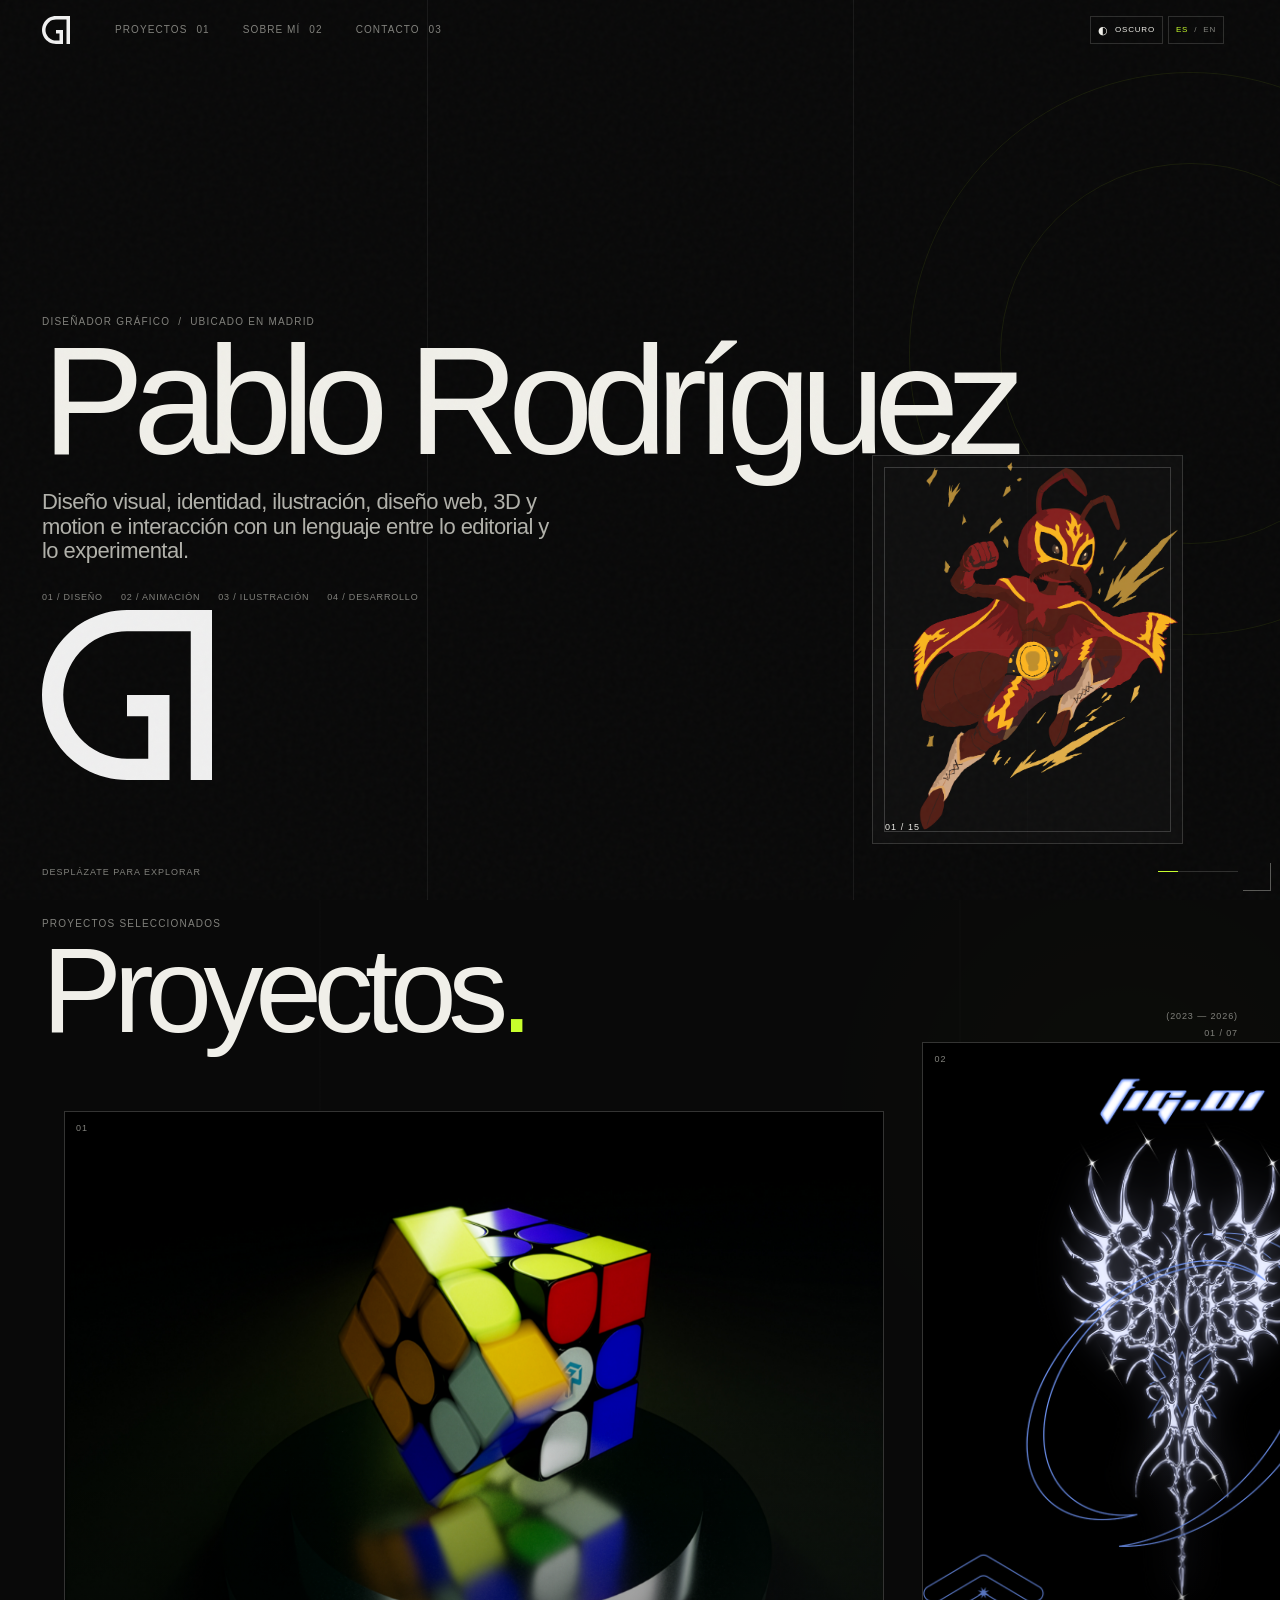
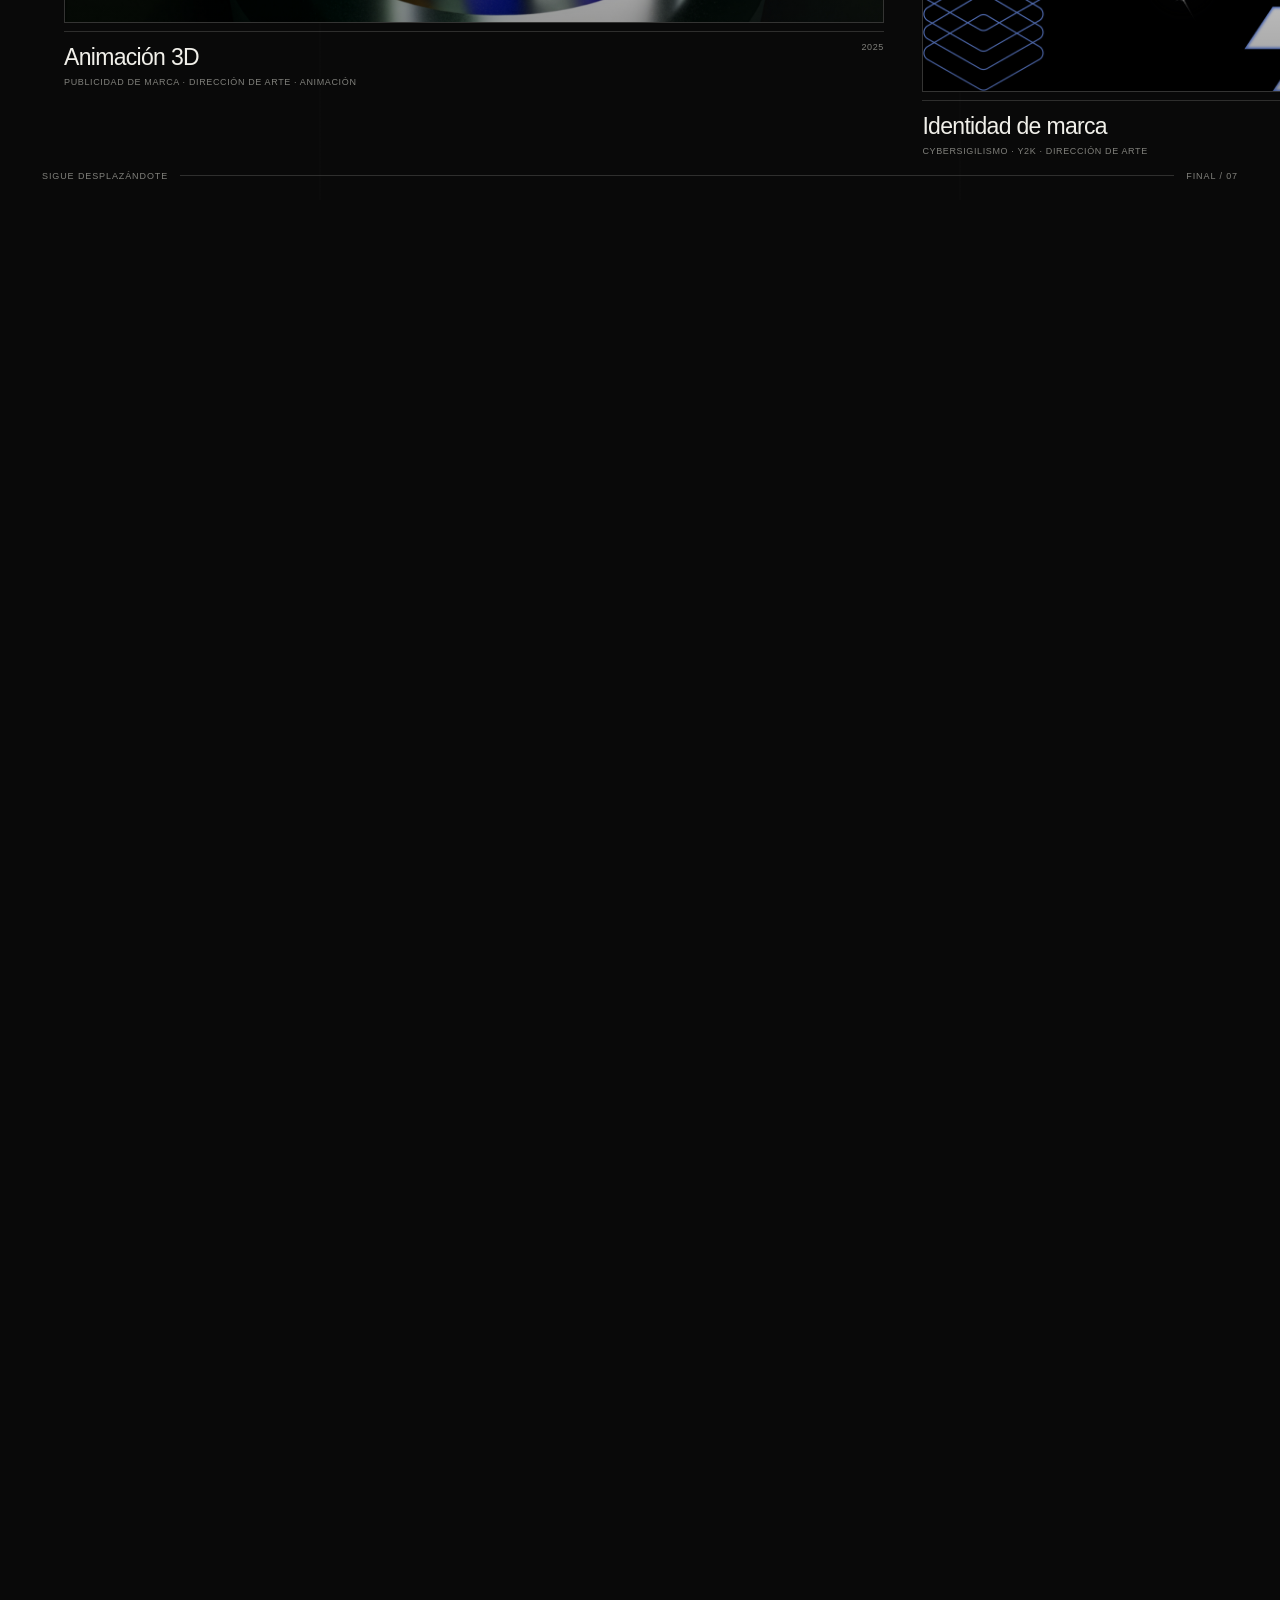
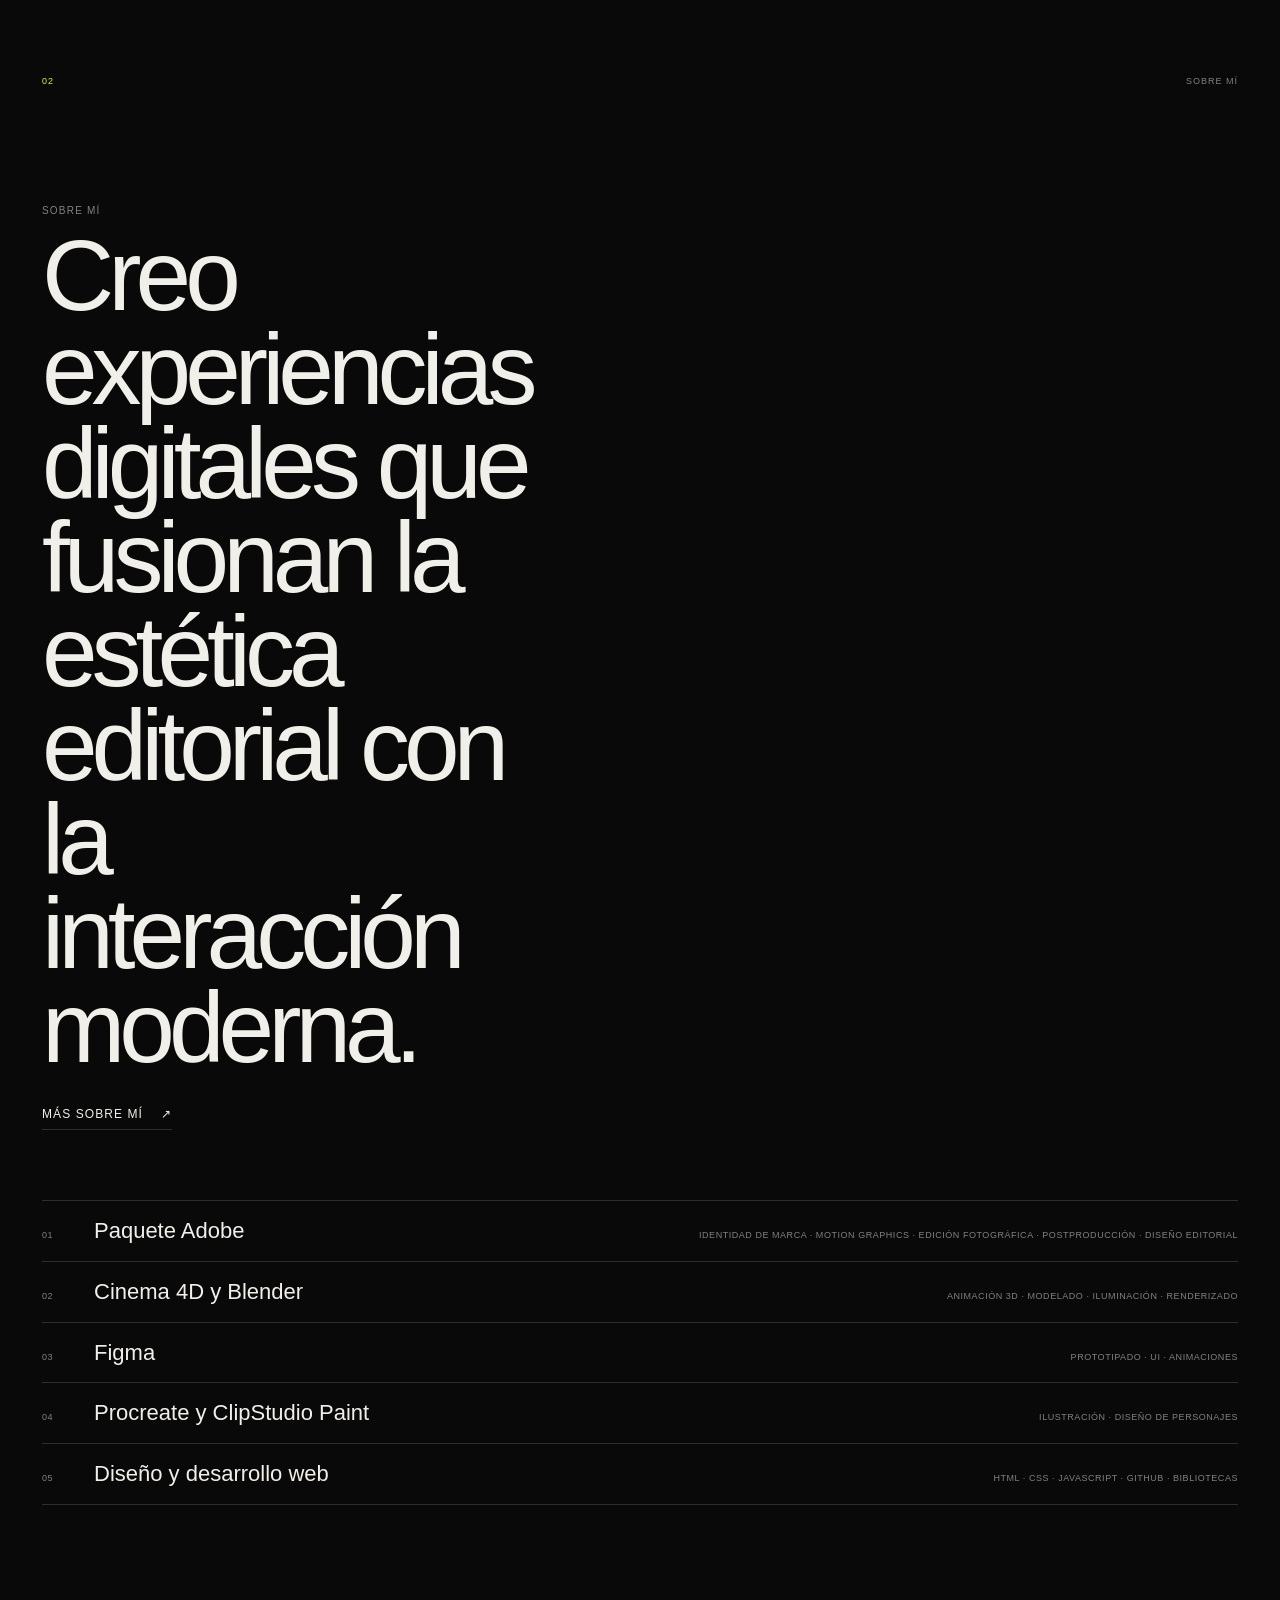
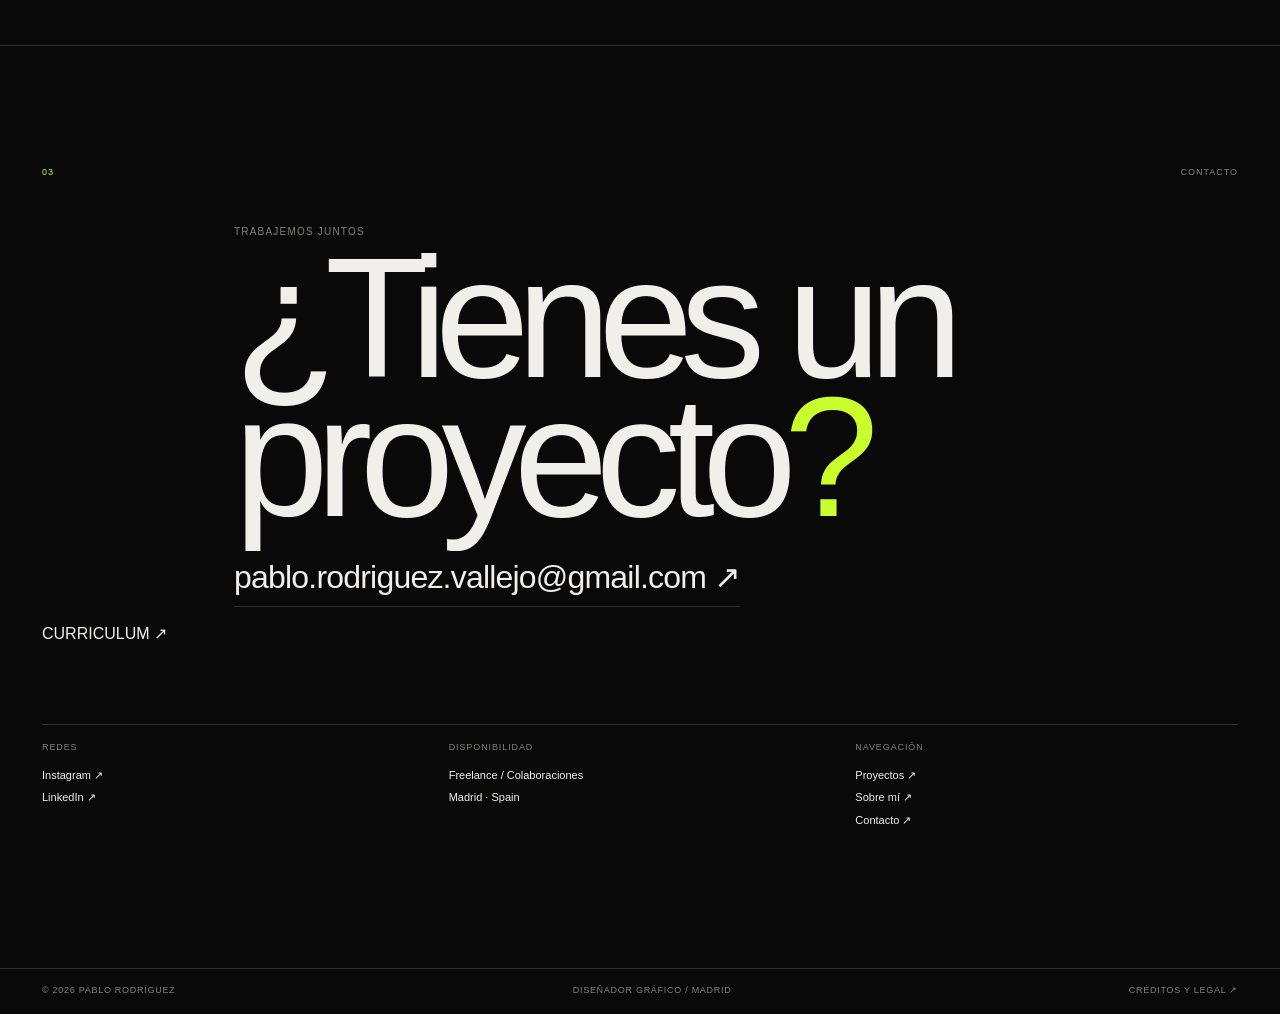
==== commit 5fae2af4: "added project, added CV, added images" ====
--- a/index.html
+++ b/index.html
@@ -143,13 +143,15 @@
           <div class="projects__track" data-horizontal-track>
             <article class="project-card project-card--lead" data-project-card><a href="project-carousel-1.html" class="project-card__link" data-project-link><figure class="project-card__media"><img src="assets/Project 1/Frame cubo1.png" alt="Animación 3D — Art direction, 3D y motion"><span class="project-card__index">01</span><span class="project-card__view" data-i18n="viewProject">Ver proyecto ↗</span></figure><div class="project-card__meta"><div><h3 data-i18n="project1Title">Animación 3D</h3><p data-i18n="project1Meta">Publicidad de marca · Dirección de arte · Animación</p></div><span>2025</span></div></a></article>
             <article class="project-card" data-project-card><a href="project-carousel-2.html" class="project-card__link" data-project-link><figure class="project-card__media"><img src="assets/Project 2/Sigil 1.png" alt="Cibersigilismo — Identidad, ilustración y diseño editorial"><span class="project-card__index">02</span><span class="project-card__view" data-i18n="viewProject">Ver proyecto ↗</span></figure><div class="project-card__meta"><div><h3 data-i18n="project2Title">Identidad de marca</h3><p data-i18n="project2Meta">Cybersigilismo · Y2K · Dirección de arte</p></div><span>2026</span></div></a></article>
-            <article class="project-card" data-project-card><a href="project-carousel-3.html" class="project-card__link" data-project-link><figure class="project-card__media"><img src="assets/Project 3/portad1.png" alt="Diseño visual de artículos — placeholder"><span class="project-card__index">03</span><span class="project-card__view" data-i18n="viewProject">Ver proyecto ↗</span></figure><div class="project-card__meta"><div><h3 data-i18n="project3Title">Diseño visual de artículos</h3><p data-i18n="project3Meta">Diseño 3D · Publicidad de marca</p></div><span>2023</span></div></a></article>
-            <article class="project-card" data-project-card><a href="project-carousel-4.html" class="project-card__link" data-project-link><figure class="project-card__media"><img src="assets/Project 4/Navidad.png" alt="Ilustraciones para Starbucks — placeholder"><span class="project-card__index">04</span><span class="project-card__view" data-i18n="viewProject">Ver proyecto ↗</span></figure><div class="project-card__meta"><div><h3 data-i18n="project4Title">Ilustraciones para Starbucks</h3><p data-i18n="project4Meta">Publicidad de marca · Ilustración</p></div><span>2023</span></div></a></article>
-            <article class="project-card" data-project-card><a href="project-gallery.html" class="project-card__link" data-project-link><figure class="project-card__media"><img src="assets/Bug Brawl/1.png" alt="Bug Brawl — placeholder"><span class="project-card__index">05</span><span class="project-card__view" data-i18n="viewProject">Ver proyecto ↗</span></figure><div class="project-card__meta"><div><h3 data-i18n="project5Title">Bug Brawl</h3><p data-i18n="project5Meta">Ilustración · Identidad de marca · Packaging</p></div><span>2023</span></div></a></article>
-            <article class="project-card project-card--last" data-project-card><a href="project-gallery-6.html" class="project-card__link" data-project-link><figure class="project-card__media"><img src="assets/Project 6/1.png" alt="Ilustraciones personales — placeholder"><span class="project-card__index">06</span><span class="project-card__view" data-i18n="viewProject">Ver proyecto ↗</span></figure><div class="project-card__meta"><div><h3 data-i18n="project6Title">Ilustraciones personales</h3><p data-i18n="project6Meta">Ilustración</p></div><span>2026</span></div></a></article>
+            <article class="project-card" data-project-card><a href="project-carousel-3.html" class="project-card__link" data-project-link><figure class="project-card__media"><img src="assets/Project 3/Ilustracion 1 mockup.png" alt="Diseño visual de artículos — placeholder"><span class="project-card__index">03</span><span class="project-card__view" data-i18n="viewProject">Ver proyecto ↗</span></figure><div class="project-card__meta"><div><h3 data-i18n="project3Title">Diseño visual de artículos</h3><p data-i18n="project3Meta">Diseño 3D · Publicidad de marca</p></div><span>2023</span></div></a></article>
+            <article class="project-card" data-project-card><a href="project-carousel-4.html" class="project-card__link" data-project-link><figure class="project-card__media"><img src="assets/Project 4/mockup_starbucks.png" alt="Ilustraciones para Starbucks — placeholder"><span class="project-card__index">04</span><span class="project-card__view" data-i18n="viewProject">Ver proyecto ↗</span></figure><div class="project-card__meta"><div><h3 data-i18n="project4Title">Ilustraciones para Starbucks</h3><p data-i18n="project4Meta">Publicidad de marca · Ilustración</p></div><span>2023</span></div></a></article>
+            <article class="project-card" data-project-card><a href="project-gallery.html" class="project-card__link" data-project-link><figure class="project-card__media"><img src="assets/Bug Brawl/Mockup 1.png" alt="Bug Brawl — placeholder"><span class="project-card__index">05</span><span class="project-card__view" data-i18n="viewProject">Ver proyecto ↗</span></figure><div class="project-card__meta"><div><h3 data-i18n="project5Title">Bug Brawl</h3><p data-i18n="project5Meta">Ilustración · Identidad de marca · Packaging</p></div><span>2023</span></div></a></article>
+            <article class="project-card" data-project-card><a href="project-gallery-6.html" class="project-card__link" data-project-link><figure class="project-card__media"><img src="assets/Project 6/1.png" alt="Ilustraciones personales — placeholder"><span class="project-card__index">06</span><span class="project-card__view" data-i18n="viewProject">Ver proyecto ↗</span></figure><div class="project-card__meta"><div><h3 data-i18n="project6Title">Ilustraciones personales</h3><p data-i18n="project6Meta">Ilustración</p></div><span>2026</span></div></a></article>
+            <article class="project-card project-card--last" data-project-card><a href="project-magazine copy.html" class="project-card__link" data-project-link><figure class="project-card__media"><img src="assets/imperfect_issue/Mockup_revista.png" alt="Diseño editorial — placeholder"><span class="project-card__index">07</span><span class="project-card__view" data-i18n="viewProject">Ver proyecto ↗</span></figure><div class="project-card__meta"><div><h3 data-i18n="project7Title">Diseño editorial</h3><p data-i18n="project7Meta">Diseño editorial</p></div><span>2024</span></div></a></article>
+
           </div>
         </div>
-        <div class="projects__bottom"><span data-i18n="keepScrolling">Sigue desplazándote</span><span class="projects__progress"><i data-progress-bar></i></span><span data-i18n="projectEnd">Final / 06</span></div>
+        <div class="projects__bottom"><span data-i18n="keepScrolling">Sigue desplazándote</span><span class="projects__progress"><i data-progress-bar></i></span><span data-i18n="projectEnd">Final / 07</span></div>
       </div>
     </section>
 
@@ -178,6 +180,9 @@
         <h2 id="contact-title" data-contact-reveal data-i18n-html="contactHeadline">¿Tienes un proyecto<span>?</span></h2>
         <a class="contact__email" href="mailto:pablo.rodriguez.vallejo@gmail.com">pablo.rodriguez.vallejo@gmail.com ↗</a>
       </div>
+      <p class="cv__download"><a href="assets/Bug Brawl/1.png" download>
+    CURRICULUM ↗
+</a></p>
       <div class="contact__grid">
         <div class="contact__col"><span class="contact__label" data-i18n="social">Redes</span><a href="https://www.instagram.com/gallum.d?igsh=eW0zeTl2b2JudXBm<" target="_blank" rel="noreferrer">Instagram ↗</a><a href="https://www.linkedin.com/feed/" target="_blank" rel="noreferrer">LinkedIn ↗</a></div>
         <div class="contact__col"><span class="contact__label" data-i18n="availability">Disponibilidad</span><span data-i18n="freelance">Freelance / Colaboraciones</span><span>Madrid · Spain</span></div>
--- a/css/styles.css
+++ b/css/styles.css
@@ -146,7 +146,7 @@
 .project-card__media img{height:100%;object-fit:cover;transition:transform .8s var(--ease-soft),filter .6s ease}
 .project-card__index{position:absolute;left:11px;top:10px;z-index:2;font-size:9px;color:var(--muted);letter-spacing:.11em}
 .project-card__view{position:absolute;right:11px;bottom:10px;z-index:2;font-size:9px;color:var(--paper);opacity:0;transform:translateY(8px);transition:opacity .35s ease,transform .5s var(--ease)}
-.project-card:hover .project-card__media img{transform:scale(1.05) rotate(2deg);filter:contrast(1.06)}
+.project-card:hover .project-card__media img{transform:scale(1.05) ;filter:contrast(1.06)}
 .project-card:hover .project-card__view{opacity:1;transform:none}
 .project-card__meta{display:flex;justify-content:space-between;gap:12px;padding-top:10px;border-top:1px solid var(--line);margin-top:8px}
 .project-card__meta h3{margin:0 0 4px;font-size:clamp(17px,2vw,23px);font-weight:400;letter-spacing:-.03em}
